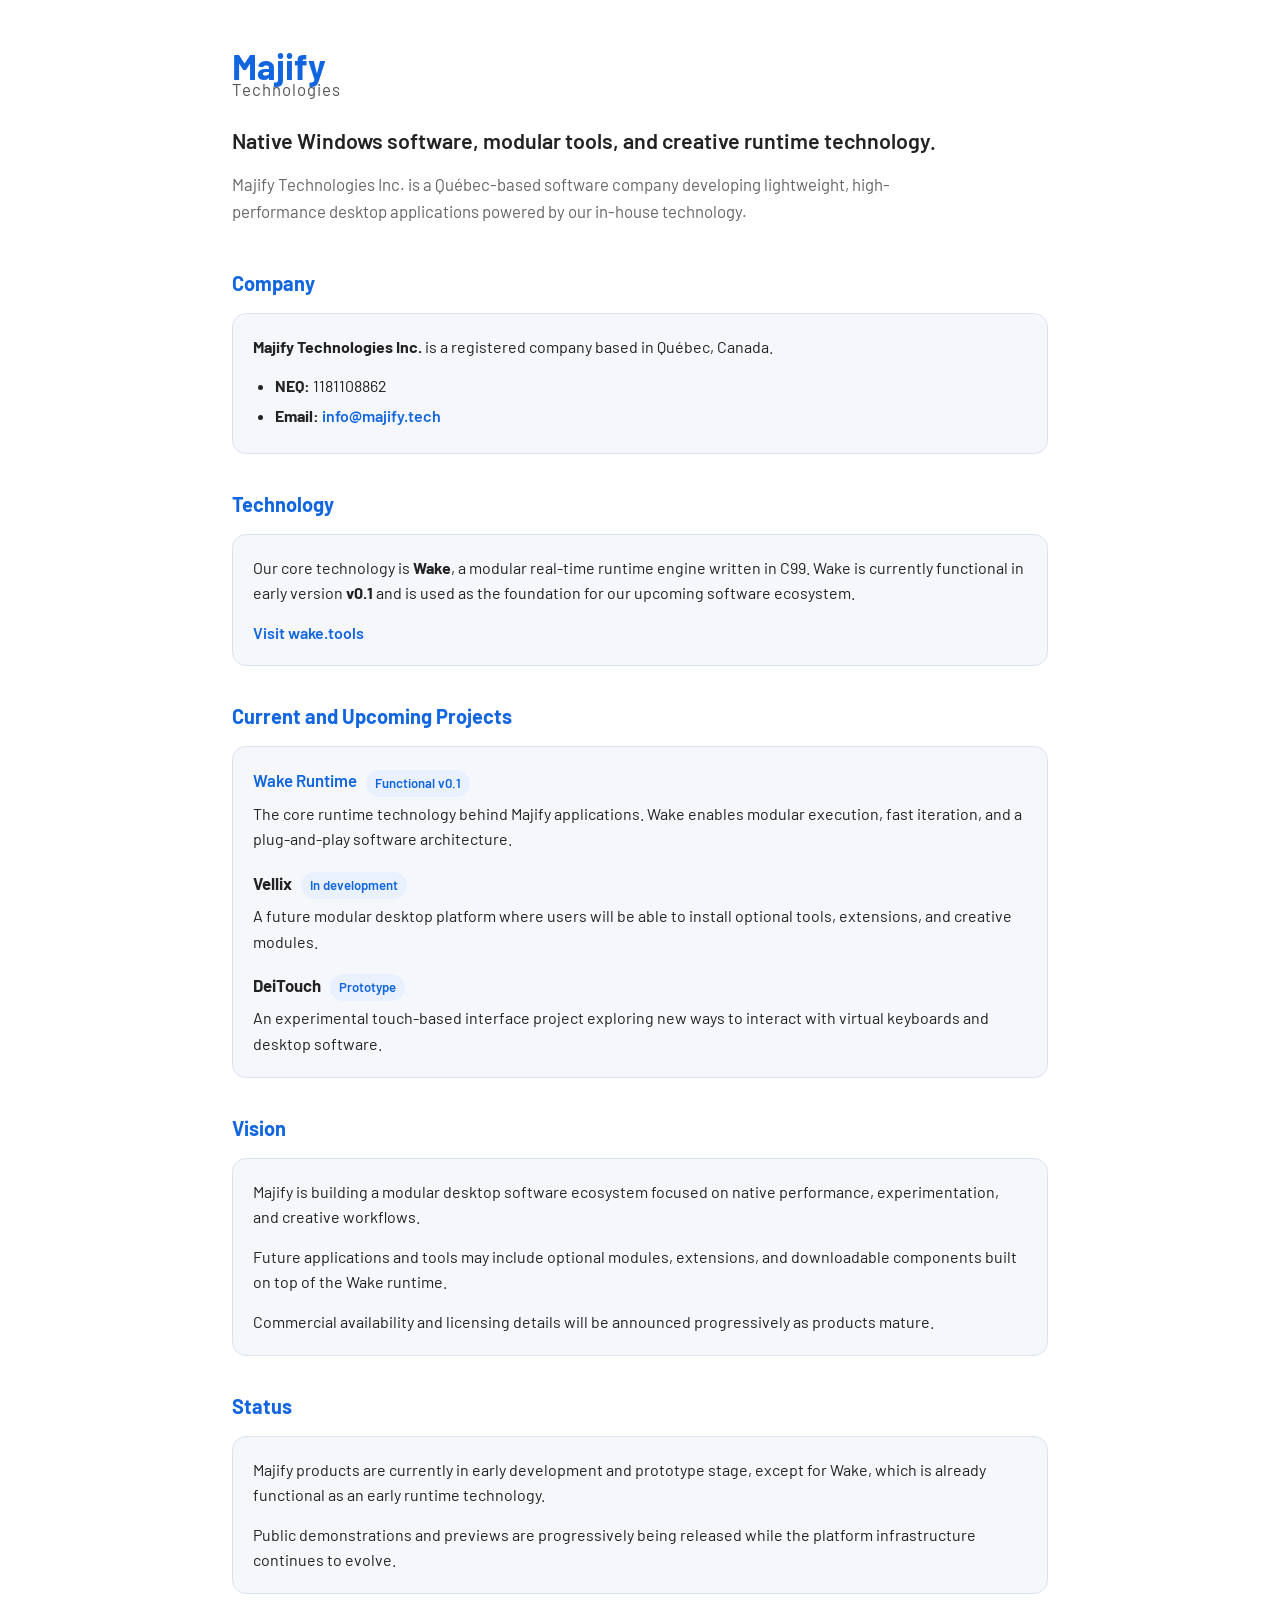
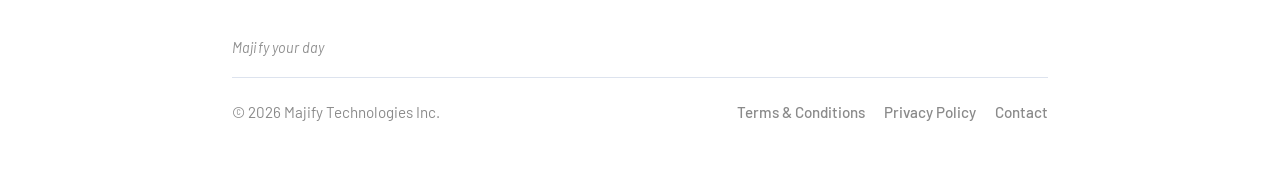
==== index.html @ 3964a5c1 "#" ====
<!DOCTYPE html>
<html lang="en">
<head>
  <meta charset="UTF-8">
  <title>Majify Technologies</title>
  <meta name="viewport" content="width=device-width, initial-scale=1.0">
  <meta name="description" content="Majify Technologies Inc. develops native Windows software, modular tools, and runtime technology powered by Wake.">

  <link href="https://fonts.googleapis.com/css2?family=Barlow:wght@400;600;700&display=swap" rel="stylesheet">

  <style>
    :root {
      --blue: #1166E0;
      --text: #222;
      --muted: #666;
      --soft: #f5f7fb;
      --border: #dde3ee;
      --footer: #8a8a8a;
    }

    * {
      box-sizing: border-box;
    }

    body {
      font-family: 'Barlow', sans-serif;
      max-width: 860px;
      margin: 0 auto;
      padding: 48px 22px;
      color: var(--text);
      line-height: 1.6;
      background: #fff;
    }

    header {
      margin-bottom: 42px;
    }

    .brand-wrap {
      margin: 0;
      line-height: 1.05;
    }

    .brand {
      display: block;
      font-weight: 700;
      font-size: 2.2rem;
      color: var(--blue);
    }

    .tech {
      display: block;
      font-weight: 400;
      font-size: 1.05rem;
      color: #555;
      letter-spacing: 1px;
      margin-top: -4px;
    }

    .tagline {
      margin-top: 24px;
      font-size: 1.35rem;
      font-weight: 600;
      max-width: 720px;
    }

    .subtagline {
      color: var(--muted);
      max-width: 720px;
      font-size: 1.05rem;
    }

    section {
      margin: 34px 0;
    }

    h2 {
      color: var(--blue);
      font-size: 1.25rem;
      margin: 0 0 12px 0;
    }

    p {
      margin: 0 0 14px 0;
    }

    p:last-child {
      margin-bottom: 0;
    }

    a {
      color: var(--blue);
      text-decoration: none;
      font-weight: 600;
    }

    a:hover {
      text-decoration: underline;
    }

    .card {
      background: var(--soft);
      border: 1px solid var(--border);
      border-radius: 14px;
      padding: 20px;
      margin-top: 14px;
    }

    .project {
      margin-bottom: 18px;
    }

    .project:last-child {
      margin-bottom: 0;
    }

    .project-title {
      font-weight: 700;
      font-size: 1.05rem;
      margin-bottom: 4px;
    }

    .status {
      display: inline-block;
      font-size: 0.82rem;
      font-weight: 600;
      padding: 3px 9px;
      border-radius: 999px;
      background: #e9f1ff;
      color: var(--blue);
      margin-left: 6px;
      vertical-align: middle;
    }

    ul {
      padding-left: 22px;
      margin: 0;
    }

    li {
      margin: 4px 0;
    }

    .typewriter {
	  color: #777;
	  font-size: 0.90rem;
	  margin-top: 42px;
	  margin-bottom: 18px;
	  text-align: left;
	  opacity: 0.82;
	  white-space: pre-wrap;
	  user-select: none;
	  letter-spacing: 0.15px;
	  font-style: italic;
	}

	.typewriter a {
	  color: #666;
	  font-weight: 500;
	  text-decoration: none;
	  transition: color 0.18s ease;
	}

	.typewriter a:hover {
	  color: var(--blue);
	  text-decoration: none;
	}

    footer {
      margin-top: 10px;
      padding-top: 22px;
      border-top: 1px solid var(--border);
      color: var(--footer);
      font-size: 0.95rem;
    }

    .footer-row {
      display: flex;
      justify-content: space-between;
      align-items: flex-start;
      gap: 18px;
      flex-wrap: wrap;
    }

    .footer-links a {
      color: var(--footer);
      font-weight: 500;
      margin-left: 16px;
    }

    .footer-links a:first-child {
      margin-left: 0;
    }

    @media (max-width: 600px) {
      body {
        padding: 34px 18px;
      }

      .brand {
        font-size: 1.9rem;
      }

      .tagline {
        font-size: 1.18rem;
      }

      .footer-row {
        display: block;
      }

      .footer-links {
        margin-top: 8px;
      }

      .footer-links a {
        margin-left: 0;
        margin-right: 14px;
      }

      .typewriter {
        text-align: left;
        font-size: 0.96rem;
      }
    }
  </style>
</head>
<body>

  <header>
    <h1 class="brand-wrap">
      <span class="brand">Majify</span>
      <span class="tech">Technologies</span>
    </h1>

    <p class="tagline">
      Native Windows software, modular tools, and creative runtime technology.
    </p>

    <p class="subtagline">
      Majify Technologies Inc. is a Québec-based software company developing lightweight,
      high-performance desktop applications powered by our in-house technology.
    </p>
  </header>

  <section>
    <h2>Company</h2>

    <div class="card">
      <p>
        <strong>Majify Technologies Inc.</strong> is a registered company based in Québec, Canada.
      </p>

      <ul>
        <li><strong>NEQ:</strong> 1181108862</li>
        <li><strong>Email:</strong> <a href="mailto:info@majify.tech">info@majify.tech</a></li>
      </ul>
    </div>
  </section>

  <section>
    <h2>Technology</h2>

    <div class="card">
      <p>
        Our core technology is <strong>Wake</strong>, a modular real-time runtime engine written in C99.
        Wake is currently functional in early version <strong>v0.1</strong> and is used as the foundation
        for our upcoming software ecosystem.
      </p>

      <p>
        <a href="https://wake.tools" target="_blank" rel="noopener">
          Visit wake.tools
        </a>
      </p>
    </div>
  </section>

  <section>
    <h2>Current and Upcoming Projects</h2>

    <div class="card">

      <div class="project">
        <div class="project-title">
          <a href="https://wake.tools" target="_blank" rel="noopener">
            Wake Runtime
          </a>
          <span class="status">Functional v0.1</span>
        </div>

        <p>
          The core runtime technology behind Majify applications. Wake enables modular execution,
          fast iteration, and a plug-and-play software architecture.
        </p>
      </div>

      <div class="project">
        <div class="project-title">
          Vellix
          <span class="status">In development</span>
        </div>

        <p>
          A future modular desktop platform where users will be able to install optional tools,
          extensions, and creative modules.
        </p>
      </div>

      <div class="project">
        <div class="project-title">
          DeiTouch
          <span class="status">Prototype</span>
        </div>

        <p>
          An experimental touch-based interface project exploring new ways to interact with
          virtual keyboards and desktop software.
        </p>
      </div>

    </div>
  </section>
	<!--
  <section>
    <h2>Prototype Demonstration</h2>

    <div class="card">
      <p>
        One of our public prototype demonstrations is DeiTouch, shown through the GlassTyping project.
      </p>

      <p>
        <a href="https://www.youtube.com/watch?v=2ECTJaV08eM" target="_blank" rel="noopener">
          Watch the DeiTouch prototype video
        </a>
      </p>

      <p>
        The video demonstrates one of our prototype applications running on the Wake runtime.
      </p>
    </div>
  </section>
  -->

  <section>
    <h2>Vision</h2>

    <div class="card">
      <p>
        Majify is building a modular desktop software ecosystem focused on
        native performance, experimentation, and creative workflows.
      </p>

      <p>
        Future applications and tools may include optional modules,
        extensions, and downloadable components built on top of the Wake runtime.
      </p>

      <p>
        Commercial availability and licensing details will be announced
        progressively as products mature.
      </p>
    </div>
  </section>

  <section>
    <h2>Status</h2>

    <div class="card">
      <p>
        Majify products are currently in early development and prototype stage,
        except for Wake, which is already functional as an early runtime technology.
      </p>

      <p>
        Public demonstrations and previews are progressively being released
        while the platform infrastructure continues to evolve.
      </p>
    </div>
  </section>

  <p class="typewriter" id="typewriter"></p>

  <footer>
    <div class="footer-row">
      <div>
        © <span id="year"></span> Majify Technologies Inc.
      </div>

      <div class="footer-links">
        <a href="/terms.html">Terms &amp; Conditions</a>
        <a href="/privacy.html">Privacy Policy</a>
        <a href="mailto:info@majify.tech">Contact</a>
      </div>
    </div>
  </footer>

  <script>
    document.getElementById("year").textContent = new Date().getFullYear();

    const steps = [
	  { type: "text", text: "Majify your day ", delay: 800 },

	  { type: "text", text: "· One idea at a time ", delay: 550 },

	  { type: "text", text: "· It’s ", delay: 450 },
	  { type: "link", text: "Wake Time", href: "https://wake.tools", delay: 300 }
	];

    const target = document.getElementById("typewriter");

    let stepIndex = 0;

    function runStep() {
      if (stepIndex >= steps.length) {
        return;
      }

      const step = steps[stepIndex++];

      setTimeout(function() {
        if (step.type === "text") {
          let i = 0;

          const interval = setInterval(function() {
            if (i < step.text.length) {
              target.append(document.createTextNode(step.text[i]));
              i++;
            } else {
              clearInterval(interval);
              runStep();
            }
          }, 38);

        } else if (step.type === "link") {
          const link = document.createElement("a");

          link.href = step.href;
          link.target = "_blank";
          link.rel = "noopener";
          link.textContent = step.text;

          target.appendChild(link);
        }
      }, step.delay);
    }

    runStep();
  </script>

</body>
</html>
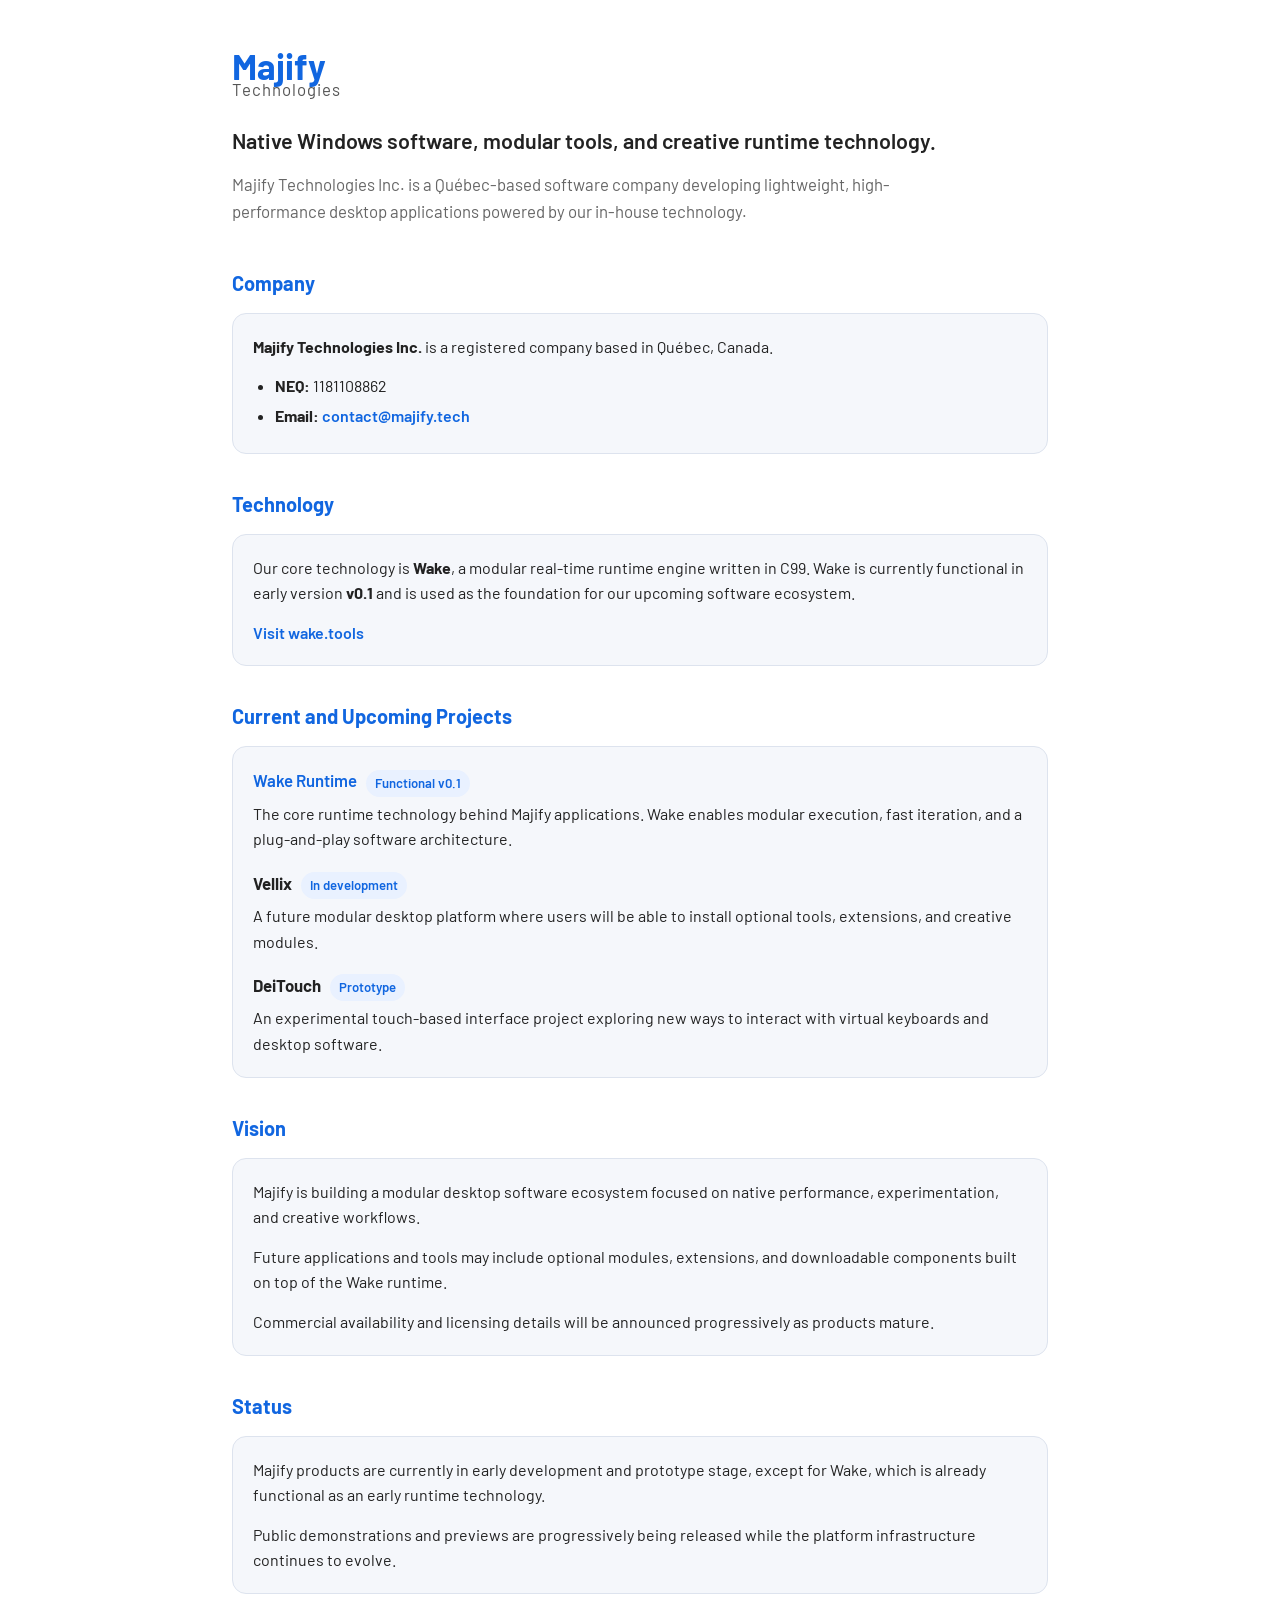
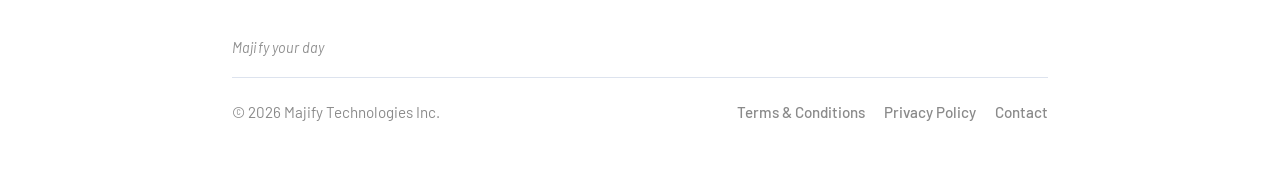
==== commit 8f533e66: "#" ====
--- a/index.html
+++ b/index.html
@@ -253,7 +253,7 @@
 
       <ul>
         <li><strong>NEQ:</strong> 1181108862</li>
-        <li><strong>Email:</strong> <a href="mailto:info@majify.tech">info@majify.tech</a></li>
+        <li><strong>Email:</strong> <a href="mailto:contact@majify.tech">contact@majify.tech</a></li>
       </ul>
     </div>
   </section>
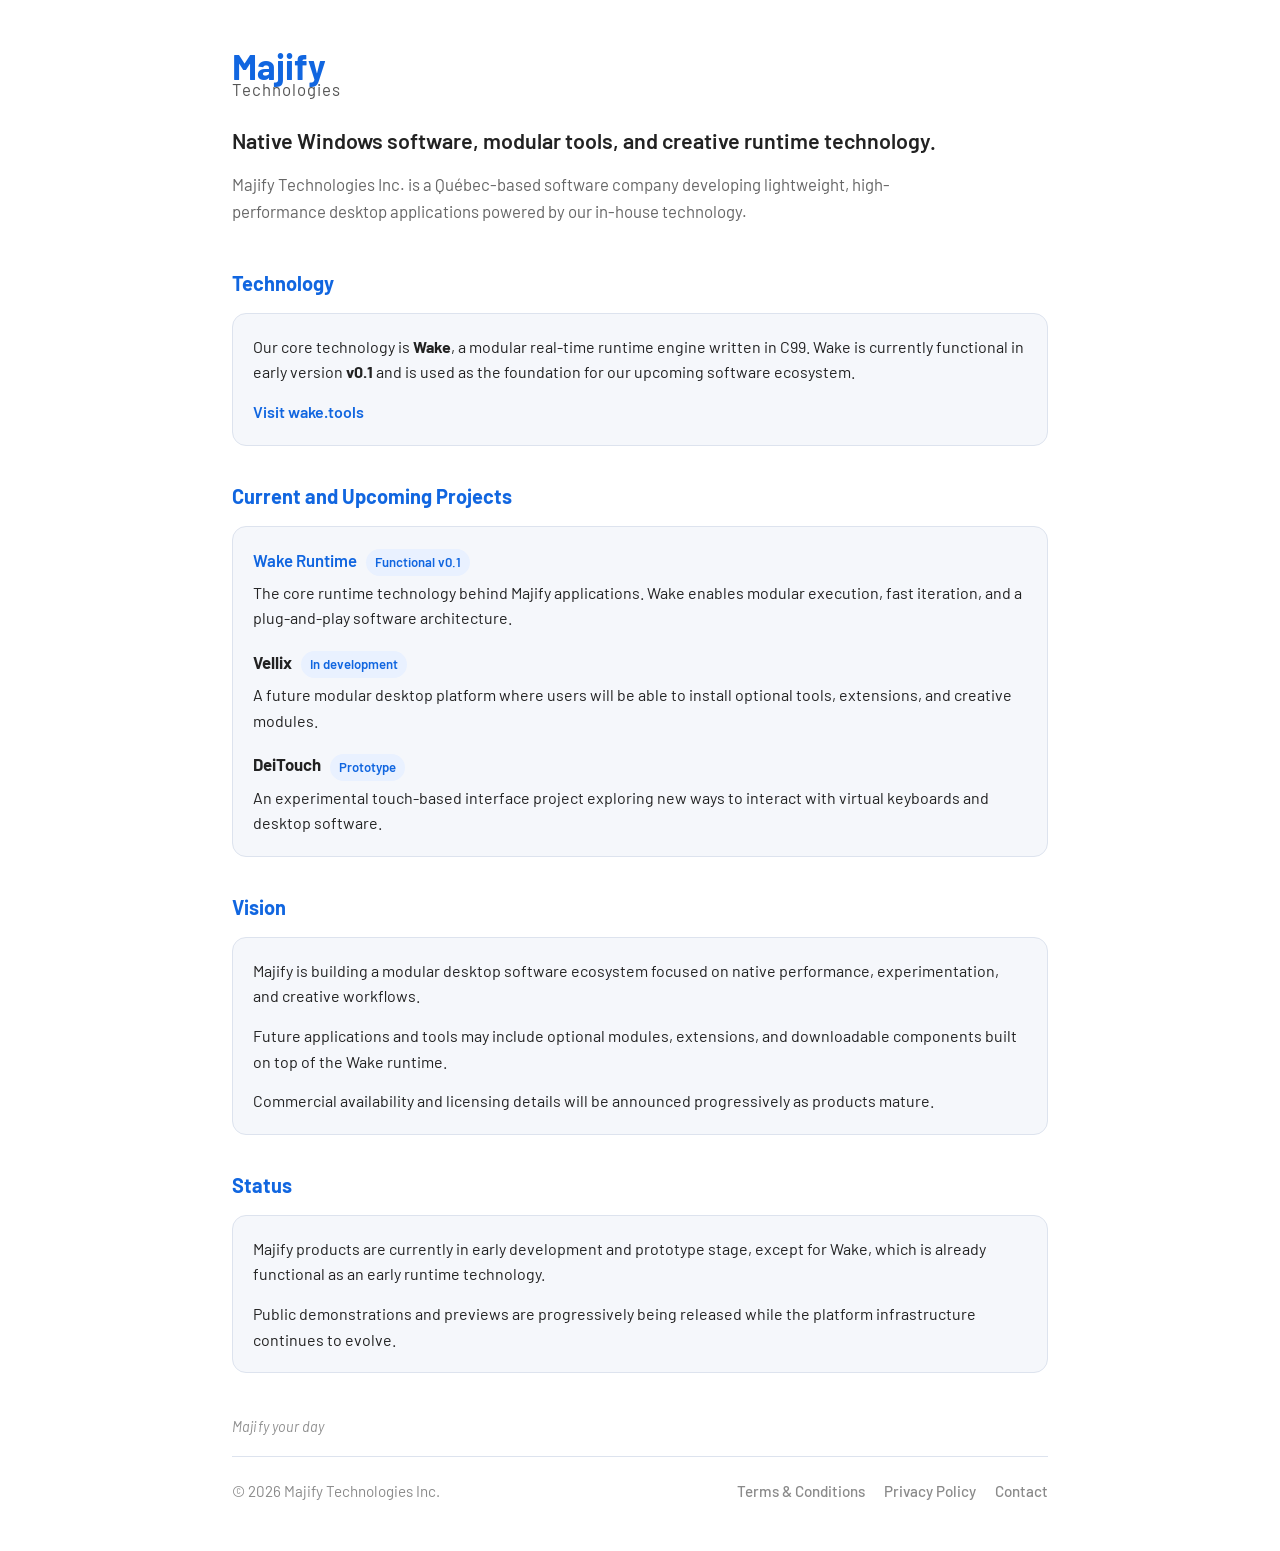
==== commit 22cbbdd4: "#" ====
--- a/index.html
+++ b/index.html
@@ -244,21 +244,6 @@
   </header>
 
   <section>
-    <h2>Company</h2>
-
-    <div class="card">
-      <p>
-        <strong>Majify Technologies Inc.</strong> is a registered company based in Québec, Canada.
-      </p>
-
-      <ul>
-        <li><strong>NEQ:</strong> 1181108862</li>
-        <li><strong>Email:</strong> <a href="mailto:contact@majify.tech">contact@majify.tech</a></li>
-      </ul>
-    </div>
-  </section>
-
-  <section>
     <h2>Technology</h2>
 
     <div class="card">
@@ -391,7 +376,7 @@
       <div class="footer-links">
         <a href="/terms.html">Terms &amp; Conditions</a>
         <a href="/privacy.html">Privacy Policy</a>
-        <a href="mailto:info@majify.tech">Contact</a>
+        <a href="mailto:contact@majify.tech">Contact</a>
       </div>
     </div>
   </footer>
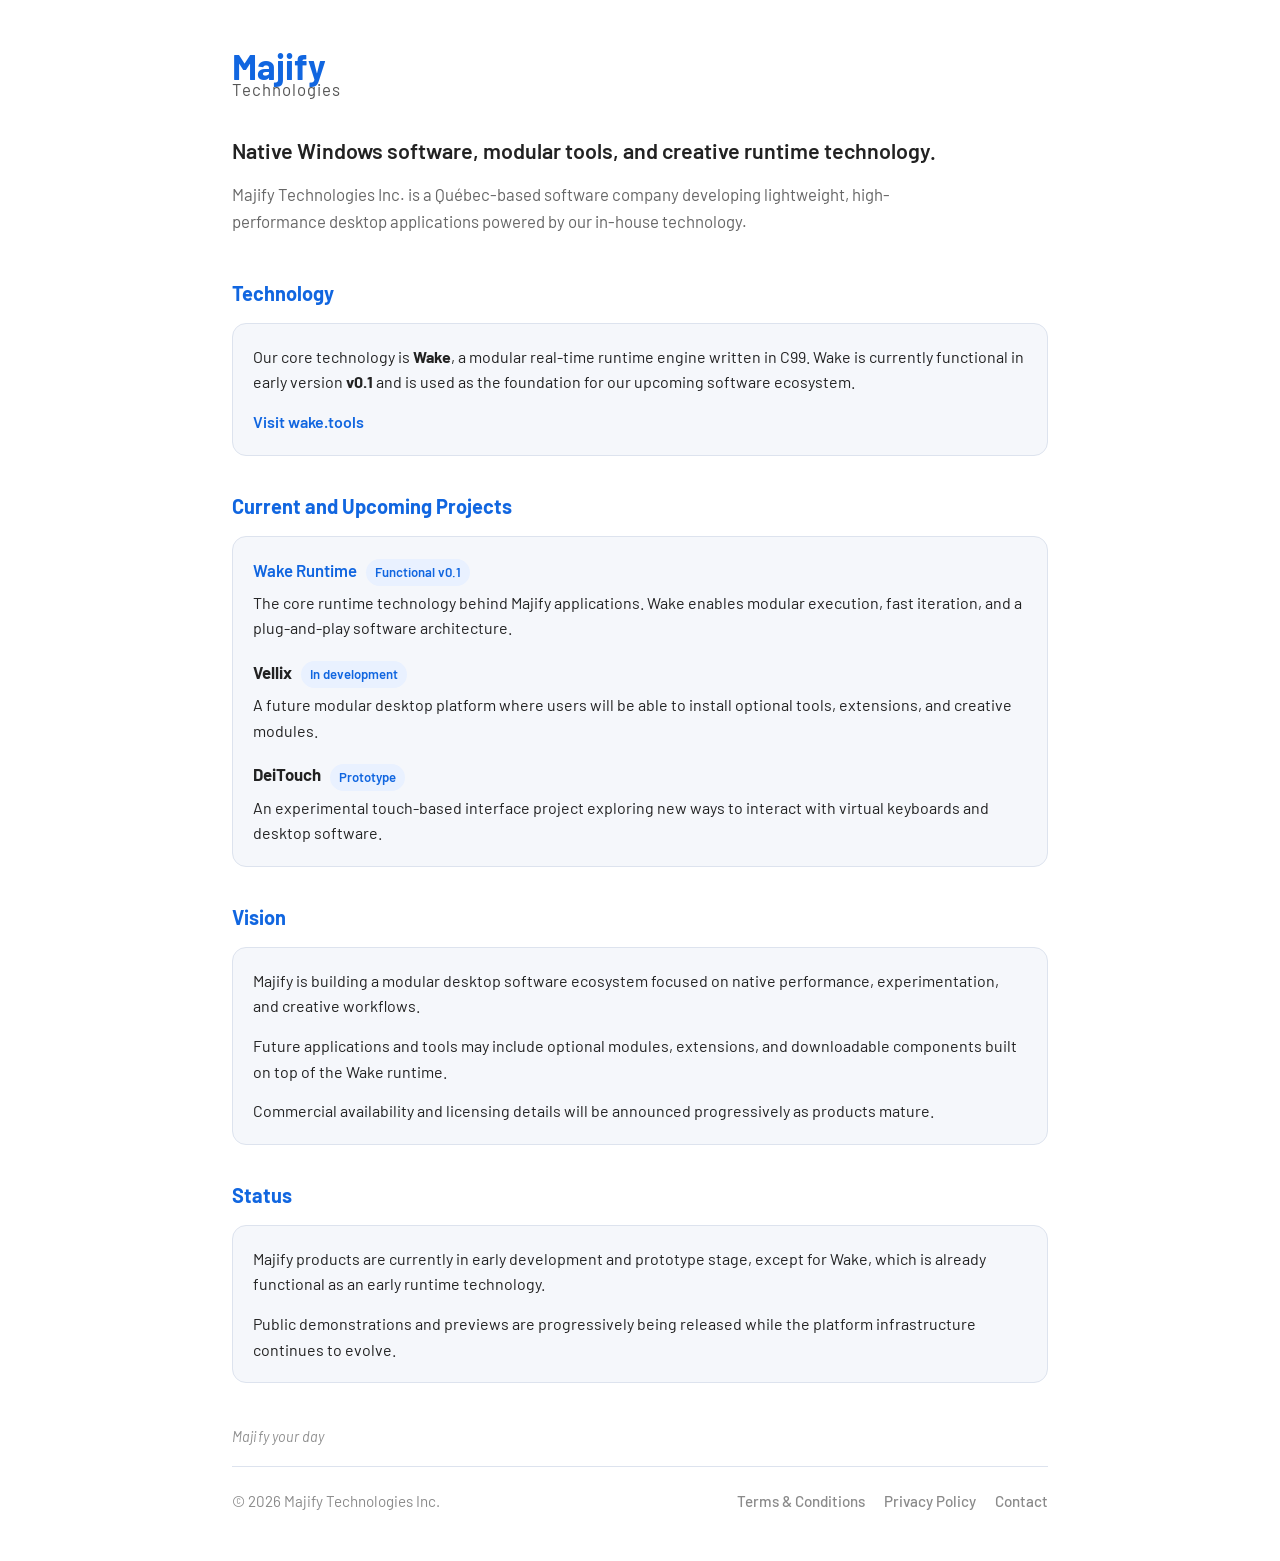
==== commit 09d2c926: "#" ====
--- a/index.html
+++ b/index.html
@@ -41,6 +41,16 @@
       line-height: 1.05;
     }
 
+    .brand-link {
+      display: inline-block;
+      text-decoration: none;
+      color: inherit;
+    }
+
+    .brand-link:hover {
+      text-decoration: none;
+    }
+
     .brand {
       display: block;
       font-weight: 700;
@@ -58,7 +68,7 @@
     }
 
     .tagline {
-      margin-top: 24px;
+      margin-top: 30px;
       font-size: 1.35rem;
       font-weight: 600;
       max-width: 720px;
@@ -188,6 +198,16 @@
       margin-left: 16px;
     }
 
+    .footer-copy a {
+      color: inherit;
+      text-decoration: none;
+      font-weight: inherit;
+    }
+
+    .footer-copy a:hover {
+      text-decoration: underline;
+    }
+
     .footer-links a:first-child {
       margin-left: 0;
     }
@@ -228,10 +248,12 @@
 <body>
 
   <header>
-    <h1 class="brand-wrap">
-      <span class="brand">Majify</span>
-      <span class="tech">Technologies</span>
-    </h1>
+    <a class="brand-link" href="https://majify.tech">
+      <h1 class="brand-wrap">
+        <span class="brand">Majify</span>
+        <span class="tech">Technologies</span>
+      </h1>
+    </a>
 
     <p class="tagline">
       Native Windows software, modular tools, and creative runtime technology.
@@ -369,8 +391,8 @@
 
   <footer>
     <div class="footer-row">
-      <div>
-        © <span id="year"></span> Majify Technologies Inc.
+      <div class="footer-copy">
+        <a href="https://majify.tech">© <span id="year"></span> Majify Technologies Inc.</a>
       </div>
 
       <div class="footer-links">
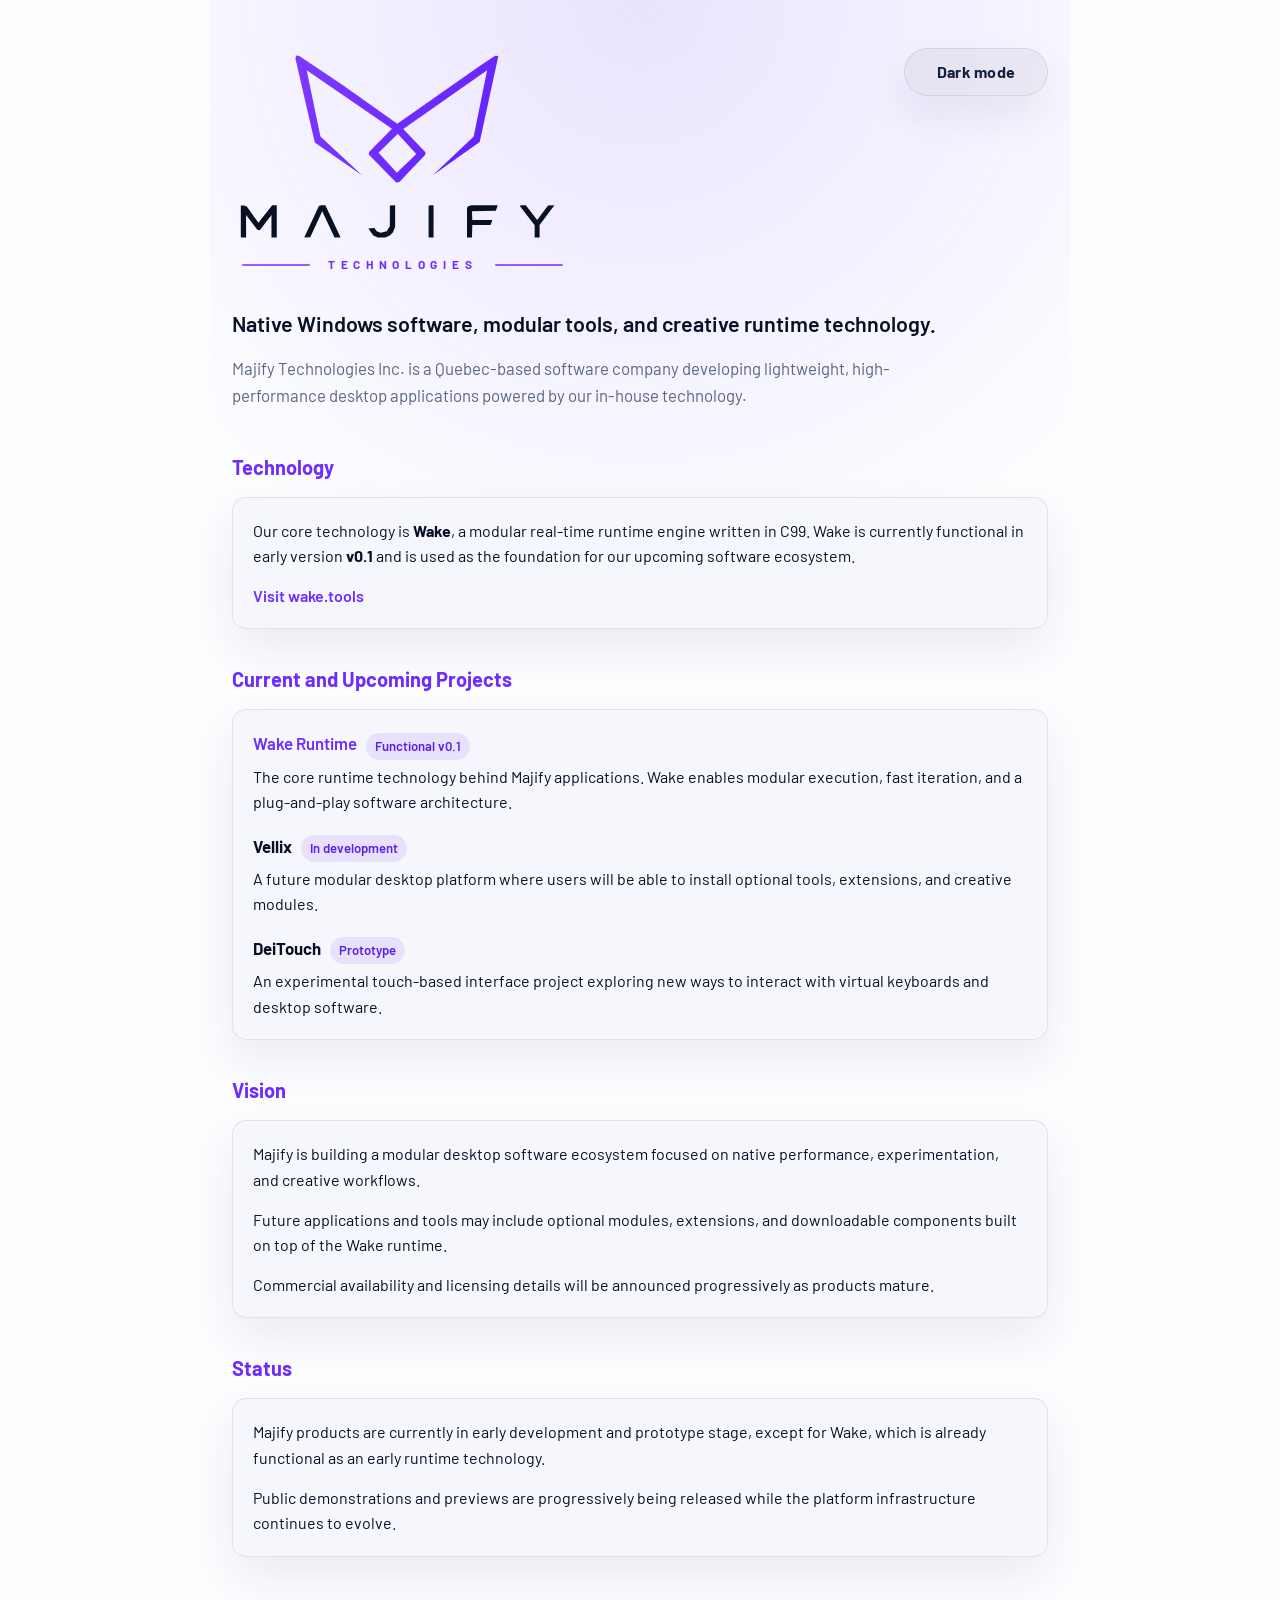
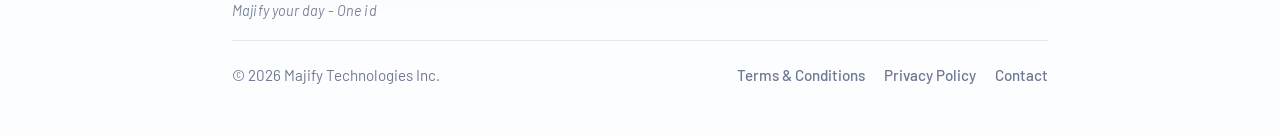
==== commit 4c624dff: "Nice logo!" ====
--- a/index.html
+++ b/index.html
@@ -10,12 +10,39 @@
 
   <style>
     :root {
-      --blue: #1166E0;
-      --text: #222;
-      --muted: #666;
-      --soft: #f5f7fb;
-      --border: #dde3ee;
-      --footer: #8a8a8a;
+      --bg: #fcfdff;
+      --blue: #6f2cff;
+      --blue-strong: #5c20ee;
+      --text: #081124;
+      --muted: #5b6781;
+      --soft: rgba(245, 247, 252, 0.9);
+      --border: rgba(11, 20, 40, 0.09);
+      --footer: #6d7891;
+      --brand-wordmark: #081124;
+      --toggle-bg: rgba(9, 17, 33, 0.05);
+      --toggle-border: rgba(9, 17, 33, 0.08);
+      --toggle-text: #17223e;
+      --shadow: 0 20px 44px rgba(28, 41, 73, 0.08);
+    }
+
+    html {
+      background: var(--bg);
+    }
+
+    html[data-theme="dark"] {
+      --bg: #050814;
+      --blue: #8f63ff;
+      --blue-strong: #a585ff;
+      --text: #f5f7ff;
+      --muted: #aab4ca;
+      --soft: rgba(12, 18, 33, 0.9);
+      --border: rgba(164, 178, 209, 0.14);
+      --footer: #96a1b8;
+      --brand-wordmark: #ffffff;
+      --toggle-bg: rgba(255, 255, 255, 0.06);
+      --toggle-border: rgba(255, 255, 255, 0.14);
+      --toggle-text: #f3f6ff;
+      --shadow: 0 24px 50px rgba(0, 0, 0, 0.28);
     }
 
     * {
@@ -29,46 +56,109 @@
       padding: 48px 22px;
       color: var(--text);
       line-height: 1.6;
-      background: #fff;
+      background:
+        radial-gradient(circle at top, rgba(111, 44, 255, 0.12), transparent 34%),
+        var(--bg);
+      transition: background-color 0.25s ease, color 0.25s ease;
     }
 
     header {
       margin-bottom: 42px;
     }
 
+    .topbar {
+      display: flex;
+      justify-content: space-between;
+      align-items: flex-start;
+      gap: 22px;
+    }
+
     .brand-wrap {
       margin: 0;
-      line-height: 1.05;
+      line-height: 1;
     }
 
     .brand-link {
       display: inline-block;
       text-decoration: none;
       color: inherit;
+      max-width: min(100%, 620px);
     }
 
     .brand-link:hover {
       text-decoration: none;
     }
 
-    .brand {
+    .brand-logo {
       display: block;
+      width: min(100%, 620px);
+      height: auto;
+      color: var(--brand-wordmark);
+    }
+
+    .brand-mark {
+      fill: url(#majifyMarkGradient);
+    }
+
+    .brand-wordmark {
+      fill: currentColor;
+    }
+
+    .brand-caption {
+      display: flex;
+      align-items: center;
+      gap: 18px;
+      margin: 10px 0 0 10px;
+      color: var(--blue);
+      font-size: 0.74rem;
       font-weight: 700;
-      font-size: 2.2rem;
-      color: var(--blue);
-    }
-
-    .tech {
-      display: block;
-      font-weight: 400;
-      font-size: 1.05rem;
-      color: #555;
-      letter-spacing: 1px;
-      margin-top: -4px;
+      letter-spacing: 0.48em;
+      text-transform: uppercase;
+    }
+
+    .brand-caption::before,
+    .brand-caption::after {
+      content: "";
+      width: 68px;
+      max-width: 16vw;
+      height: 2px;
+      border-radius: 999px;
+      background: currentColor;
+      opacity: 0.74;
+    }
+
+    .theme-toggle {
+      flex: 0 0 auto;
+      min-width: 144px;
+      padding: 10px 16px;
+      border: 1px solid var(--toggle-border);
+      border-radius: 999px;
+      background: var(--toggle-bg);
+      color: var(--toggle-text);
+      font: inherit;
+      font-weight: 700;
+      letter-spacing: 0.02em;
+      cursor: pointer;
+      box-shadow: var(--shadow);
+      transition:
+        transform 0.2s ease,
+        background-color 0.2s ease,
+        border-color 0.2s ease,
+        color 0.2s ease;
+    }
+
+    .theme-toggle:hover {
+      transform: translateY(-1px);
+      border-color: rgba(111, 44, 255, 0.3);
+    }
+
+    .theme-toggle:focus-visible {
+      outline: 2px solid var(--blue);
+      outline-offset: 4px;
     }
 
     .tagline {
-      margin-top: 30px;
+      margin-top: 32px;
       font-size: 1.35rem;
       font-weight: 600;
       max-width: 720px;
@@ -102,6 +192,7 @@
       color: var(--blue);
       text-decoration: none;
       font-weight: 600;
+      transition: color 0.18s ease;
     }
 
     a:hover {
@@ -114,6 +205,8 @@
       border-radius: 14px;
       padding: 20px;
       margin-top: 14px;
+      box-shadow: var(--shadow);
+      backdrop-filter: blur(10px);
     }
 
     .project {
@@ -136,8 +229,8 @@
       font-weight: 600;
       padding: 3px 9px;
       border-radius: 999px;
-      background: #e9f1ff;
-      color: var(--blue);
+      background: rgba(111, 44, 255, 0.1);
+      color: var(--blue-strong);
       margin-left: 6px;
       vertical-align: middle;
     }
@@ -152,29 +245,29 @@
     }
 
     .typewriter {
-	  color: #777;
-	  font-size: 0.90rem;
-	  margin-top: 42px;
-	  margin-bottom: 18px;
-	  text-align: left;
-	  opacity: 0.82;
-	  white-space: pre-wrap;
-	  user-select: none;
-	  letter-spacing: 0.15px;
-	  font-style: italic;
-	}
-
-	.typewriter a {
-	  color: #666;
-	  font-weight: 500;
-	  text-decoration: none;
-	  transition: color 0.18s ease;
-	}
-
-	.typewriter a:hover {
-	  color: var(--blue);
-	  text-decoration: none;
-	}
+      color: var(--muted);
+      font-size: 0.9rem;
+      margin-top: 42px;
+      margin-bottom: 18px;
+      text-align: left;
+      opacity: 0.82;
+      white-space: pre-wrap;
+      user-select: none;
+      letter-spacing: 0.15px;
+      font-style: italic;
+    }
+
+    .typewriter a {
+      color: var(--muted);
+      font-weight: 500;
+      text-decoration: none;
+      transition: color 0.18s ease;
+    }
+
+    .typewriter a:hover {
+      color: var(--blue);
+      text-decoration: none;
+    }
 
     footer {
       margin-top: 10px;
@@ -212,13 +305,45 @@
       margin-left: 0;
     }
 
-    @media (max-width: 600px) {
+    .sr-only {
+      position: absolute;
+      width: 1px;
+      height: 1px;
+      padding: 0;
+      margin: -1px;
+      overflow: hidden;
+      clip: rect(0, 0, 0, 0);
+      white-space: nowrap;
+      border: 0;
+    }
+
+    @media (max-width: 700px) {
       body {
         padding: 34px 18px;
       }
 
-      .brand {
-        font-size: 1.9rem;
+      .topbar {
+        flex-direction: column;
+        align-items: flex-start;
+      }
+
+      .brand-logo {
+        width: min(100%, 520px);
+      }
+
+      .brand-caption {
+        gap: 12px;
+        margin-left: 4px;
+        letter-spacing: 0.34em;
+      }
+
+      .brand-caption::before,
+      .brand-caption::after {
+        width: 48px;
+      }
+
+      .theme-toggle {
+        min-width: 0;
       }
 
       .tagline {
@@ -248,19 +373,43 @@
 <body>
 
   <header>
-    <a class="brand-link" href="https://majify.tech">
-      <h1 class="brand-wrap">
-        <span class="brand">Majify</span>
-        <span class="tech">Technologies</span>
-      </h1>
-    </a>
+    <div class="topbar">
+      <a class="brand-link" href="https://majify.tech" aria-label="Majify Technologies home">
+        <h1 class="brand-wrap">
+          <span class="sr-only">Majify Technologies</span>
+          <svg class="brand-logo" viewBox="300 190 940 560" aria-hidden="true">
+            <defs>
+              <linearGradient id="majifyMarkGradient" x1="480" y1="211" x2="1056" y2="572" gradientUnits="userSpaceOnUse">
+                <stop offset="0" stop-color="#7e39ff"></stop>
+                <stop offset="0.55" stop-color="#6f2cff"></stop>
+                <stop offset="1" stop-color="#5f1fff"></stop>
+              </linearGradient>
+            </defs>
+            <path class="brand-mark" fill-rule="evenodd" d="M 482 211 L 491 213 L 614 295 L 769 405 L 1005 240 L 1047 212 L 1056 213 L 1003 457 L 869 552 L 986 441 L 1024 253 L 786 420 L 849 486 L 849 492 L 775 570 L 766 572 L 688 492 L 689 485 L 754 419 L 512 253 L 551 441 L 670 552 L 535 458 L 480 220 L 482 212 Z M 770 434 L 716 487 L 768 544 L 823 491 L 771 434 Z"></path>
+            <g class="brand-wordmark">
+              <path d="M 331 636 L 342 640 L 375 686 L 414 636 L 427 636 L 427 728 L 412 728 L 412 664 L 379 707 L 372 706 L 340 664 L 340 728 L 325 728 L 325 637 L 331 637 Z"></path>
+              <path d="M 552 636 L 565 636 L 607 725 L 607 728 L 591 728 L 556 653 L 522 727 L 505 728 L 547 638 L 552 637 Z"></path>
+              <path d="M 756 636 L 763 636 L 763 697 L 757 713 L 748 722 L 735 728 L 714 728 L 701 722 L 687 702 L 704 701 L 711 710 L 722 714 L 739 710 L 748 696 L 748 637 L 756 637 Z"></path>
+              <path d="M 862 636 L 872 636 L 872 728 L 858 728 L 858 637 L 862 637 Z"></path>
+              <path d="M 978 636 L 1054 636 L 1049 652 L 981 653 L 982 678 L 1039 678 L 1034 692 L 982 692 L 981 728 L 967 728 L 967 644 L 970 639 L 978 637 Z"></path>
+              <path d="M 1121 636 L 1134 636 L 1166 678 L 1197 637 L 1215 636 L 1173 692 L 1173 728 L 1159 728 L 1159 693 L 1118 640 L 1117 637 L 1121 637 Z"></path>
+            </g>
+          </svg>
+        </h1>
+        <div class="brand-caption">Technologies</div>
+      </a>
+
+      <button class="theme-toggle" id="themeToggle" type="button" aria-pressed="false" aria-label="Switch to dark theme">
+        <span id="themeToggleLabel">Dark mode</span>
+      </button>
+    </div>
 
     <p class="tagline">
       Native Windows software, modular tools, and creative runtime technology.
     </p>
 
     <p class="subtagline">
-      Majify Technologies Inc. is a Québec-based software company developing lightweight,
+      Majify Technologies Inc. is a Quebec-based software company developing lightweight,
       high-performance desktop applications powered by our in-house technology.
     </p>
   </header>
@@ -392,7 +541,7 @@
   <footer>
     <div class="footer-row">
       <div class="footer-copy">
-        <a href="https://majify.tech">© <span id="year"></span> Majify Technologies Inc.</a>
+        <a href="https://majify.tech">&copy; <span id="year"></span> Majify Technologies Inc.</a>
       </div>
 
       <div class="footer-links">
@@ -406,14 +555,48 @@
   <script>
     document.getElementById("year").textContent = new Date().getFullYear();
 
+    const themeKey = "majify-theme";
+    const root = document.documentElement;
+    const themeToggle = document.getElementById("themeToggle");
+    const themeToggleLabel = document.getElementById("themeToggleLabel");
+
+    function applyTheme(theme) {
+      const nextTheme = theme === "dark" ? "dark" : "light";
+      const isDark = nextTheme === "dark";
+
+      root.setAttribute("data-theme", nextTheme);
+      themeToggle.setAttribute("aria-pressed", String(isDark));
+      themeToggle.setAttribute("aria-label", isDark ? "Switch to light theme" : "Switch to dark theme");
+      themeToggleLabel.textContent = isDark ? "Light mode" : "Dark mode";
+    }
+
+    let storedTheme = "light";
+
+    try {
+      storedTheme = localStorage.getItem(themeKey) || "light";
+    } catch (error) {
+      storedTheme = "light";
+    }
+
+    applyTheme(storedTheme);
+
+    themeToggle.addEventListener("click", function() {
+      const nextTheme = root.getAttribute("data-theme") === "dark" ? "light" : "dark";
+
+      applyTheme(nextTheme);
+
+      try {
+        localStorage.setItem(themeKey, nextTheme);
+      } catch (error) {
+      }
+    });
+
     const steps = [
-	  { type: "text", text: "Majify your day ", delay: 800 },
-
-	  { type: "text", text: "· One idea at a time ", delay: 550 },
-
-	  { type: "text", text: "· It’s ", delay: 450 },
-	  { type: "link", text: "Wake Time", href: "https://wake.tools", delay: 300 }
-	];
+      { type: "text", text: "Majify your day ", delay: 800 },
+      { type: "text", text: "- One idea at a time ", delay: 550 },
+      { type: "text", text: "- It's ", delay: 450 },
+      { type: "link", text: "Wake Time", href: "https://wake.tools", delay: 300 }
+    ];
 
     const target = document.getElementById("typewriter");
 
@@ -457,4 +640,4 @@
   </script>
 
 </body>
-</html>+</html>
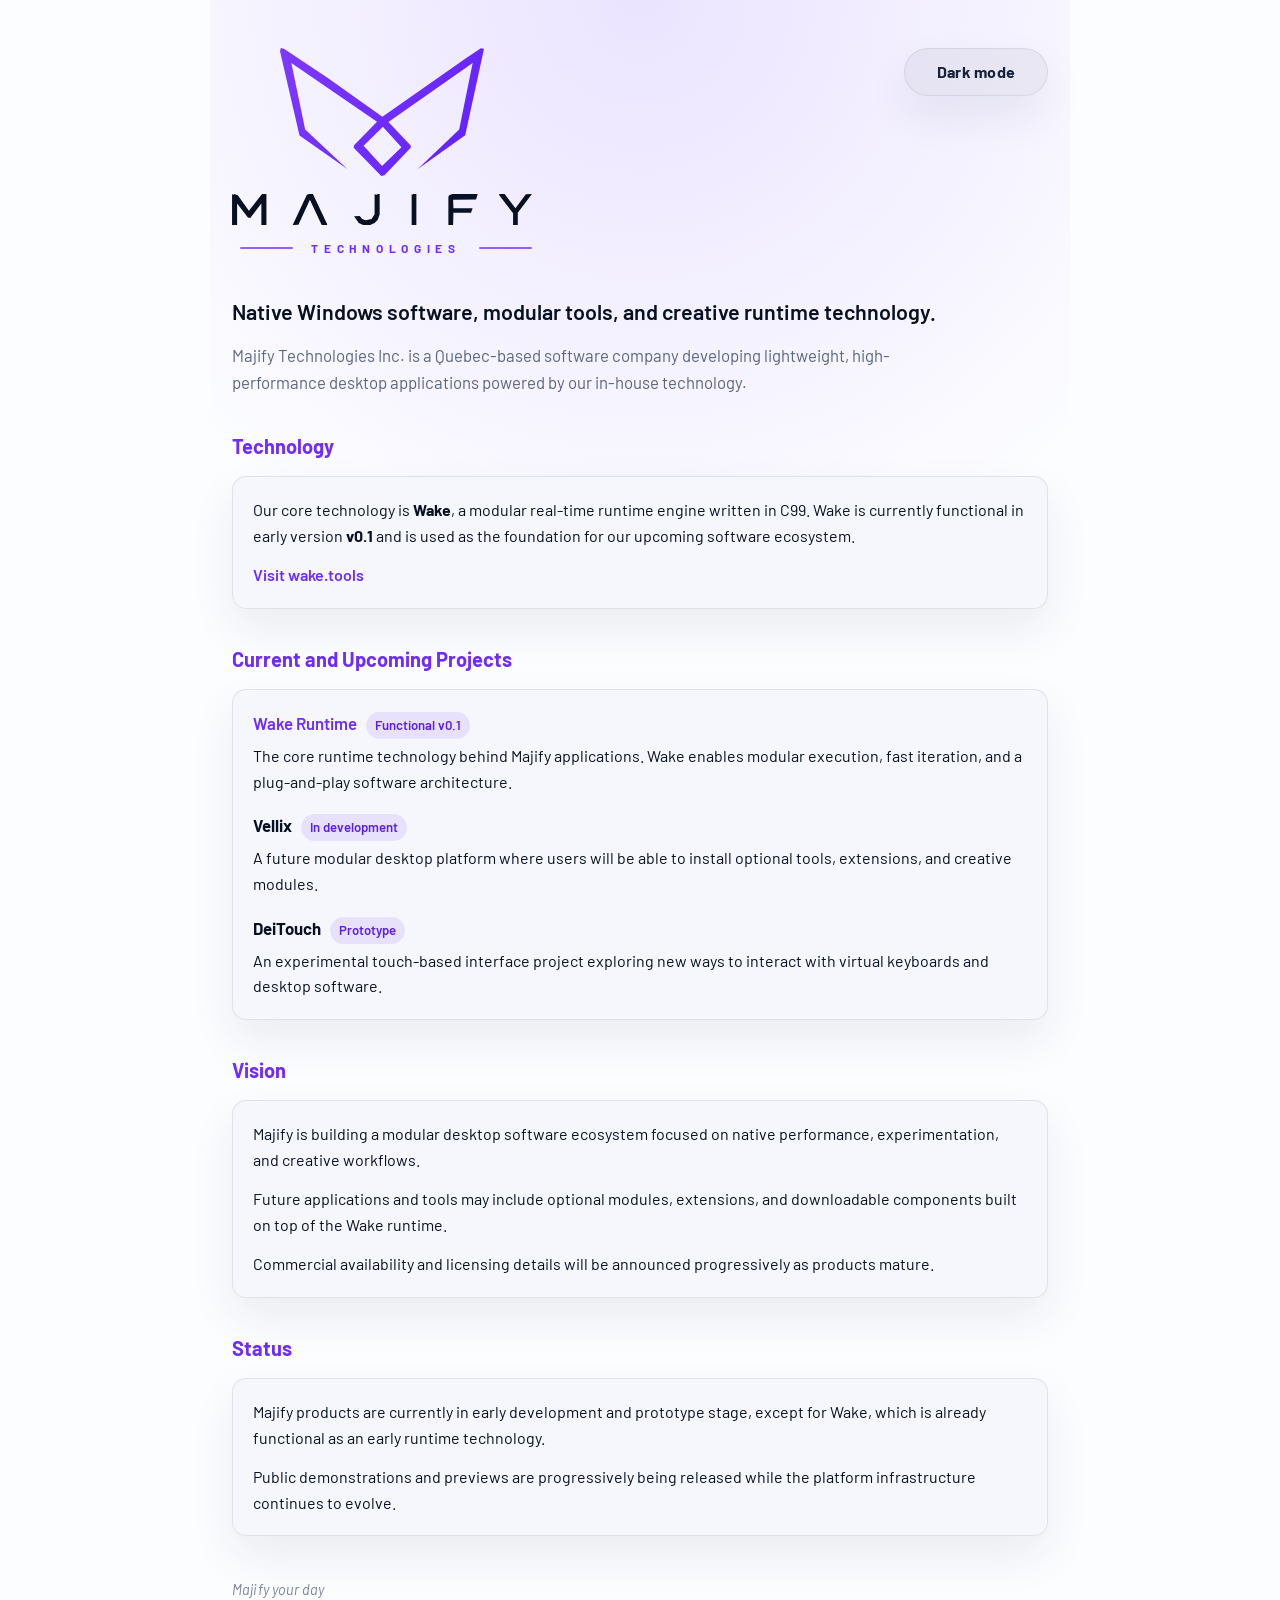
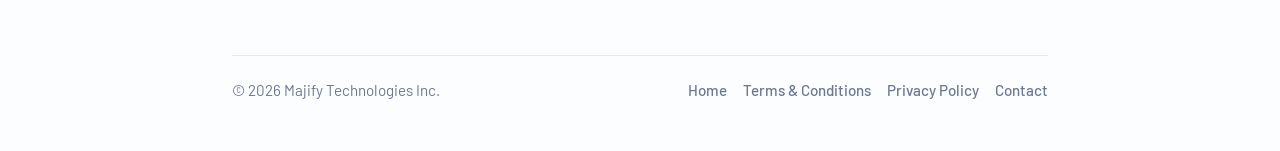
==== commit 6428efde: "#" ====
--- a/index.html
+++ b/index.html
@@ -5,414 +5,22 @@
   <title>Majify Technologies</title>
   <meta name="viewport" content="width=device-width, initial-scale=1.0">
   <meta name="description" content="Majify Technologies Inc. develops native Windows software, modular tools, and runtime technology powered by Wake.">
-
   <link href="https://fonts.googleapis.com/css2?family=Barlow:wght@400;600;700&display=swap" rel="stylesheet">
-
-  <style>
-    :root {
-      --bg: #fcfdff;
-      --blue: #6f2cff;
-      --blue-strong: #5c20ee;
-      --text: #081124;
-      --muted: #5b6781;
-      --soft: rgba(245, 247, 252, 0.9);
-      --border: rgba(11, 20, 40, 0.09);
-      --footer: #6d7891;
-      --brand-wordmark: #081124;
-      --toggle-bg: rgba(9, 17, 33, 0.05);
-      --toggle-border: rgba(9, 17, 33, 0.08);
-      --toggle-text: #17223e;
-      --shadow: 0 20px 44px rgba(28, 41, 73, 0.08);
-    }
-
-    html {
-      background: var(--bg);
-    }
-
-    html[data-theme="dark"] {
-      --bg: #050814;
-      --blue: #8f63ff;
-      --blue-strong: #a585ff;
-      --text: #f5f7ff;
-      --muted: #aab4ca;
-      --soft: rgba(12, 18, 33, 0.9);
-      --border: rgba(164, 178, 209, 0.14);
-      --footer: #96a1b8;
-      --brand-wordmark: #ffffff;
-      --toggle-bg: rgba(255, 255, 255, 0.06);
-      --toggle-border: rgba(255, 255, 255, 0.14);
-      --toggle-text: #f3f6ff;
-      --shadow: 0 24px 50px rgba(0, 0, 0, 0.28);
-    }
-
-    * {
-      box-sizing: border-box;
-    }
-
-    body {
-      font-family: 'Barlow', sans-serif;
-      max-width: 860px;
-      margin: 0 auto;
-      padding: 48px 22px;
-      color: var(--text);
-      line-height: 1.6;
-      background:
-        radial-gradient(circle at top, rgba(111, 44, 255, 0.12), transparent 34%),
-        var(--bg);
-      transition: background-color 0.25s ease, color 0.25s ease;
-    }
-
-    header {
-      margin-bottom: 42px;
-    }
-
-    .topbar {
-      display: flex;
-      justify-content: space-between;
-      align-items: flex-start;
-      gap: 22px;
-    }
-
-    .brand-wrap {
-      margin: 0;
-      line-height: 1;
-    }
-
-    .brand-link {
-      display: inline-block;
-      text-decoration: none;
-      color: inherit;
-      max-width: min(100%, 620px);
-    }
-
-    .brand-link:hover {
-      text-decoration: none;
-    }
-
-    .brand-logo {
-      display: block;
-      width: min(100%, 620px);
-      height: auto;
-      color: var(--brand-wordmark);
-    }
-
-    .brand-mark {
-      fill: url(#majifyMarkGradient);
-    }
-
-    .brand-wordmark {
-      fill: currentColor;
-    }
-
-    .brand-caption {
-      display: flex;
-      align-items: center;
-      gap: 18px;
-      margin: 10px 0 0 10px;
-      color: var(--blue);
-      font-size: 0.74rem;
-      font-weight: 700;
-      letter-spacing: 0.48em;
-      text-transform: uppercase;
-    }
-
-    .brand-caption::before,
-    .brand-caption::after {
-      content: "";
-      width: 68px;
-      max-width: 16vw;
-      height: 2px;
-      border-radius: 999px;
-      background: currentColor;
-      opacity: 0.74;
-    }
-
-    .theme-toggle {
-      flex: 0 0 auto;
-      min-width: 144px;
-      padding: 10px 16px;
-      border: 1px solid var(--toggle-border);
-      border-radius: 999px;
-      background: var(--toggle-bg);
-      color: var(--toggle-text);
-      font: inherit;
-      font-weight: 700;
-      letter-spacing: 0.02em;
-      cursor: pointer;
-      box-shadow: var(--shadow);
-      transition:
-        transform 0.2s ease,
-        background-color 0.2s ease,
-        border-color 0.2s ease,
-        color 0.2s ease;
-    }
-
-    .theme-toggle:hover {
-      transform: translateY(-1px);
-      border-color: rgba(111, 44, 255, 0.3);
-    }
-
-    .theme-toggle:focus-visible {
-      outline: 2px solid var(--blue);
-      outline-offset: 4px;
-    }
-
-    .tagline {
-      margin-top: 32px;
-      font-size: 1.35rem;
-      font-weight: 600;
-      max-width: 720px;
-    }
-
-    .subtagline {
-      color: var(--muted);
-      max-width: 720px;
-      font-size: 1.05rem;
-    }
-
-    section {
-      margin: 34px 0;
-    }
-
-    h2 {
-      color: var(--blue);
-      font-size: 1.25rem;
-      margin: 0 0 12px 0;
-    }
-
-    p {
-      margin: 0 0 14px 0;
-    }
-
-    p:last-child {
-      margin-bottom: 0;
-    }
-
-    a {
-      color: var(--blue);
-      text-decoration: none;
-      font-weight: 600;
-      transition: color 0.18s ease;
-    }
-
-    a:hover {
-      text-decoration: underline;
-    }
-
-    .card {
-      background: var(--soft);
-      border: 1px solid var(--border);
-      border-radius: 14px;
-      padding: 20px;
-      margin-top: 14px;
-      box-shadow: var(--shadow);
-      backdrop-filter: blur(10px);
-    }
-
-    .project {
-      margin-bottom: 18px;
-    }
-
-    .project:last-child {
-      margin-bottom: 0;
-    }
-
-    .project-title {
-      font-weight: 700;
-      font-size: 1.05rem;
-      margin-bottom: 4px;
-    }
-
-    .status {
-      display: inline-block;
-      font-size: 0.82rem;
-      font-weight: 600;
-      padding: 3px 9px;
-      border-radius: 999px;
-      background: rgba(111, 44, 255, 0.1);
-      color: var(--blue-strong);
-      margin-left: 6px;
-      vertical-align: middle;
-    }
-
-    ul {
-      padding-left: 22px;
-      margin: 0;
-    }
-
-    li {
-      margin: 4px 0;
-    }
-
-    .typewriter {
-      color: var(--muted);
-      font-size: 0.9rem;
-      margin-top: 42px;
-      margin-bottom: 18px;
-      text-align: left;
-      opacity: 0.82;
-      white-space: pre-wrap;
-      user-select: none;
-      letter-spacing: 0.15px;
-      font-style: italic;
-    }
-
-    .typewriter a {
-      color: var(--muted);
-      font-weight: 500;
-      text-decoration: none;
-      transition: color 0.18s ease;
-    }
-
-    .typewriter a:hover {
-      color: var(--blue);
-      text-decoration: none;
-    }
-
-    footer {
-      margin-top: 10px;
-      padding-top: 22px;
-      border-top: 1px solid var(--border);
-      color: var(--footer);
-      font-size: 0.95rem;
-    }
-
-    .footer-row {
-      display: flex;
-      justify-content: space-between;
-      align-items: flex-start;
-      gap: 18px;
-      flex-wrap: wrap;
-    }
-
-    .footer-links a {
-      color: var(--footer);
-      font-weight: 500;
-      margin-left: 16px;
-    }
-
-    .footer-copy a {
-      color: inherit;
-      text-decoration: none;
-      font-weight: inherit;
-    }
-
-    .footer-copy a:hover {
-      text-decoration: underline;
-    }
-
-    .footer-links a:first-child {
-      margin-left: 0;
-    }
-
-    .sr-only {
-      position: absolute;
-      width: 1px;
-      height: 1px;
-      padding: 0;
-      margin: -1px;
-      overflow: hidden;
-      clip: rect(0, 0, 0, 0);
-      white-space: nowrap;
-      border: 0;
-    }
-
-    @media (max-width: 700px) {
-      body {
-        padding: 34px 18px;
-      }
-
-      .topbar {
-        flex-direction: column;
-        align-items: flex-start;
-      }
-
-      .brand-logo {
-        width: min(100%, 520px);
-      }
-
-      .brand-caption {
-        gap: 12px;
-        margin-left: 4px;
-        letter-spacing: 0.34em;
-      }
-
-      .brand-caption::before,
-      .brand-caption::after {
-        width: 48px;
-      }
-
-      .theme-toggle {
-        min-width: 0;
-      }
-
-      .tagline {
-        font-size: 1.18rem;
-      }
-
-      .footer-row {
-        display: block;
-      }
-
-      .footer-links {
-        margin-top: 8px;
-      }
-
-      .footer-links a {
-        margin-left: 0;
-        margin-right: 14px;
-      }
-
-      .typewriter {
-        text-align: left;
-        font-size: 0.96rem;
-      }
-    }
-  </style>
+  <link rel="stylesheet" href="styles/site.css">
+  <script src="scripts/site.js" defer></script>
 </head>
 <body>
 
-  <header>
-    <div class="topbar">
-      <a class="brand-link" href="https://majify.tech" aria-label="Majify Technologies home">
-        <h1 class="brand-wrap">
-          <span class="sr-only">Majify Technologies</span>
-          <svg class="brand-logo" viewBox="300 190 940 560" aria-hidden="true">
-            <defs>
-              <linearGradient id="majifyMarkGradient" x1="480" y1="211" x2="1056" y2="572" gradientUnits="userSpaceOnUse">
-                <stop offset="0" stop-color="#7e39ff"></stop>
-                <stop offset="0.55" stop-color="#6f2cff"></stop>
-                <stop offset="1" stop-color="#5f1fff"></stop>
-              </linearGradient>
-            </defs>
-            <path class="brand-mark" fill-rule="evenodd" d="M 482 211 L 491 213 L 614 295 L 769 405 L 1005 240 L 1047 212 L 1056 213 L 1003 457 L 869 552 L 986 441 L 1024 253 L 786 420 L 849 486 L 849 492 L 775 570 L 766 572 L 688 492 L 689 485 L 754 419 L 512 253 L 551 441 L 670 552 L 535 458 L 480 220 L 482 212 Z M 770 434 L 716 487 L 768 544 L 823 491 L 771 434 Z"></path>
-            <g class="brand-wordmark">
-              <path d="M 331 636 L 342 640 L 375 686 L 414 636 L 427 636 L 427 728 L 412 728 L 412 664 L 379 707 L 372 706 L 340 664 L 340 728 L 325 728 L 325 637 L 331 637 Z"></path>
-              <path d="M 552 636 L 565 636 L 607 725 L 607 728 L 591 728 L 556 653 L 522 727 L 505 728 L 547 638 L 552 637 Z"></path>
-              <path d="M 756 636 L 763 636 L 763 697 L 757 713 L 748 722 L 735 728 L 714 728 L 701 722 L 687 702 L 704 701 L 711 710 L 722 714 L 739 710 L 748 696 L 748 637 L 756 637 Z"></path>
-              <path d="M 862 636 L 872 636 L 872 728 L 858 728 L 858 637 L 862 637 Z"></path>
-              <path d="M 978 636 L 1054 636 L 1049 652 L 981 653 L 982 678 L 1039 678 L 1034 692 L 982 692 L 981 728 L 967 728 L 967 644 L 970 639 L 978 637 Z"></path>
-              <path d="M 1121 636 L 1134 636 L 1166 678 L 1197 637 L 1215 636 L 1173 692 L 1173 728 L 1159 728 L 1159 693 L 1118 640 L 1117 637 L 1121 637 Z"></path>
-            </g>
-          </svg>
-        </h1>
-        <div class="brand-caption">Technologies</div>
-      </a>
+  <header data-site-header></header>
 
-      <button class="theme-toggle" id="themeToggle" type="button" aria-pressed="false" aria-label="Switch to dark theme">
-        <span id="themeToggleLabel">Dark mode</span>
-      </button>
-    </div>
+  <p class="tagline">
+    Native Windows software, modular tools, and creative runtime technology.
+  </p>
 
-    <p class="tagline">
-      Native Windows software, modular tools, and creative runtime technology.
-    </p>
-
-    <p class="subtagline">
-      Majify Technologies Inc. is a Quebec-based software company developing lightweight,
-      high-performance desktop applications powered by our in-house technology.
-    </p>
-  </header>
+  <p class="subtagline">
+    Majify Technologies Inc. is a Quebec-based software company developing lightweight,
+    high-performance desktop applications powered by our in-house technology.
+  </p>
 
   <section>
     <h2>Technology</h2>
@@ -425,9 +33,7 @@
       </p>
 
       <p>
-        <a href="https://wake.tools" target="_blank" rel="noopener">
-          Visit wake.tools
-        </a>
+        <a href="https://wake.tools" target="_blank" rel="noopener">Visit wake.tools</a>
       </p>
     </div>
   </section>
@@ -436,12 +42,9 @@
     <h2>Current and Upcoming Projects</h2>
 
     <div class="card">
-
       <div class="project">
         <div class="project-title">
-          <a href="https://wake.tools" target="_blank" rel="noopener">
-            Wake Runtime
-          </a>
+          <a href="https://wake.tools" target="_blank" rel="noopener">Wake Runtime</a>
           <span class="status">Functional v0.1</span>
         </div>
 
@@ -474,10 +77,10 @@
           virtual keyboards and desktop software.
         </p>
       </div>
-
     </div>
   </section>
-	<!--
+
+  <!--
   <section>
     <h2>Prototype Demonstration</h2>
 
@@ -538,106 +141,7 @@
 
   <p class="typewriter" id="typewriter"></p>
 
-  <footer>
-    <div class="footer-row">
-      <div class="footer-copy">
-        <a href="https://majify.tech">&copy; <span id="year"></span> Majify Technologies Inc.</a>
-      </div>
-
-      <div class="footer-links">
-        <a href="/terms.html">Terms &amp; Conditions</a>
-        <a href="/privacy.html">Privacy Policy</a>
-        <a href="mailto:contact@majify.tech">Contact</a>
-      </div>
-    </div>
-  </footer>
-
-  <script>
-    document.getElementById("year").textContent = new Date().getFullYear();
-
-    const themeKey = "majify-theme";
-    const root = document.documentElement;
-    const themeToggle = document.getElementById("themeToggle");
-    const themeToggleLabel = document.getElementById("themeToggleLabel");
-
-    function applyTheme(theme) {
-      const nextTheme = theme === "dark" ? "dark" : "light";
-      const isDark = nextTheme === "dark";
-
-      root.setAttribute("data-theme", nextTheme);
-      themeToggle.setAttribute("aria-pressed", String(isDark));
-      themeToggle.setAttribute("aria-label", isDark ? "Switch to light theme" : "Switch to dark theme");
-      themeToggleLabel.textContent = isDark ? "Light mode" : "Dark mode";
-    }
-
-    let storedTheme = "light";
-
-    try {
-      storedTheme = localStorage.getItem(themeKey) || "light";
-    } catch (error) {
-      storedTheme = "light";
-    }
-
-    applyTheme(storedTheme);
-
-    themeToggle.addEventListener("click", function() {
-      const nextTheme = root.getAttribute("data-theme") === "dark" ? "light" : "dark";
-
-      applyTheme(nextTheme);
-
-      try {
-        localStorage.setItem(themeKey, nextTheme);
-      } catch (error) {
-      }
-    });
-
-    const steps = [
-      { type: "text", text: "Majify your day ", delay: 800 },
-      { type: "text", text: "- One idea at a time ", delay: 550 },
-      { type: "text", text: "- It's ", delay: 450 },
-      { type: "link", text: "Wake Time", href: "https://wake.tools", delay: 300 }
-    ];
-
-    const target = document.getElementById("typewriter");
-
-    let stepIndex = 0;
-
-    function runStep() {
-      if (stepIndex >= steps.length) {
-        return;
-      }
-
-      const step = steps[stepIndex++];
-
-      setTimeout(function() {
-        if (step.type === "text") {
-          let i = 0;
-
-          const interval = setInterval(function() {
-            if (i < step.text.length) {
-              target.append(document.createTextNode(step.text[i]));
-              i++;
-            } else {
-              clearInterval(interval);
-              runStep();
-            }
-          }, 38);
-
-        } else if (step.type === "link") {
-          const link = document.createElement("a");
-
-          link.href = step.href;
-          link.target = "_blank";
-          link.rel = "noopener";
-          link.textContent = step.text;
-
-          target.appendChild(link);
-        }
-      }, step.delay);
-    }
-
-    runStep();
-  </script>
+  <footer data-site-footer></footer>
 
 </body>
 </html>
--- a/styles/site.css
+++ b/styles/site.css
@@ -0,0 +1,355 @@
+html {
+  --bg: #fcfdff;
+  --blue: #6f2cff;
+  --blue-strong: #5c20ee;
+  --text: #081124;
+  --muted: #5b6781;
+  --soft: rgba(245, 247, 252, 0.9);
+  --border: rgba(11, 20, 40, 0.09);
+  --footer: #6d7891;
+  --toggle-bg: rgba(9, 17, 33, 0.05);
+  --toggle-border: rgba(9, 17, 33, 0.08);
+  --toggle-text: #17223e;
+  --shadow: 0 20px 44px rgba(28, 41, 73, 0.08);
+  background: var(--bg);
+}
+
+html[data-theme="dark"] {
+  --bg: #050814;
+  --blue: #8f63ff;
+  --blue-strong: #a585ff;
+  --text: #f5f7ff;
+  --muted: #aab4ca;
+  --soft: rgba(12, 18, 33, 0.9);
+  --border: rgba(164, 178, 209, 0.14);
+  --footer: #96a1b8;
+  --toggle-bg: rgba(255, 255, 255, 0.06);
+  --toggle-border: rgba(255, 255, 255, 0.14);
+  --toggle-text: #f3f6ff;
+  --shadow: 0 24px 50px rgba(0, 0, 0, 0.28);
+}
+
+* {
+  box-sizing: border-box;
+}
+
+body {
+  font-family: "Barlow", sans-serif;
+  max-width: 860px;
+  margin: 0 auto;
+  padding: 48px 22px;
+  color: var(--text);
+  line-height: 1.6;
+  background:
+    radial-gradient(circle at top, rgba(111, 44, 255, 0.12), transparent 34%),
+    var(--bg);
+  transition: background-color 0.25s ease, color 0.25s ease;
+}
+
+[data-site-header] {
+  margin-bottom: 36px;
+}
+
+.site-topbar {
+  display: flex;
+  justify-content: space-between;
+  align-items: flex-start;
+  gap: 22px;
+}
+
+.site-brand-link {
+  display: inline-block;
+  text-decoration: none;
+  color: inherit;
+}
+
+.site-brand-link:hover {
+  text-decoration: none;
+}
+
+.site-brand-lockup {
+  display: block;
+  width: min(100%, 360px);
+}
+
+.site-brand-mark {
+  display: block;
+  width: 68%;
+  height: auto;
+  margin-left: 16%;
+}
+
+.site-brand-wordmark {
+  display: block;
+  width: 100%;
+  height: auto;
+  margin-top: 18px;
+}
+
+.site-brand-caption {
+  display: flex;
+  align-items: center;
+  gap: 18px;
+  width: calc(100% - 8px);
+  margin: 14px 0 0 8px;
+  color: var(--blue);
+  font-size: 0.74rem;
+  font-weight: 700;
+  letter-spacing: 0.48em;
+  text-transform: uppercase;
+}
+
+.site-brand-caption::before,
+.site-brand-caption::after {
+  content: "";
+  flex: 1 1 auto;
+  height: 2px;
+  border-radius: 999px;
+  background: currentColor;
+  opacity: 0.74;
+}
+
+.theme-toggle {
+  flex: 0 0 auto;
+  min-width: 144px;
+  padding: 10px 16px;
+  border: 1px solid var(--toggle-border);
+  border-radius: 999px;
+  background: var(--toggle-bg);
+  color: var(--toggle-text);
+  font: inherit;
+  font-weight: 700;
+  letter-spacing: 0.02em;
+  cursor: pointer;
+  box-shadow: var(--shadow);
+  transition:
+    transform 0.2s ease,
+    background-color 0.2s ease,
+    border-color 0.2s ease,
+    color 0.2s ease;
+}
+
+.theme-toggle:hover {
+  transform: translateY(-1px);
+  border-color: rgba(111, 44, 255, 0.3);
+}
+
+.theme-toggle:focus-visible {
+  outline: 2px solid var(--blue);
+  outline-offset: 4px;
+}
+
+.page-kicker,
+.muted {
+  color: var(--muted);
+  margin-top: 14px;
+}
+
+.tagline {
+  margin-top: 32px;
+  font-size: 1.35rem;
+  font-weight: 600;
+  max-width: 720px;
+}
+
+.subtagline {
+  color: var(--muted);
+  max-width: 720px;
+  font-size: 1.05rem;
+}
+
+section {
+  margin: 34px 0;
+}
+
+h2 {
+  color: var(--blue);
+  font-size: 1.25rem;
+  margin: 30px 0 12px 0;
+}
+
+section h2 {
+  margin-top: 0;
+}
+
+p {
+  margin: 0 0 14px 0;
+}
+
+p:last-child {
+  margin-bottom: 0;
+}
+
+ul {
+  padding-left: 22px;
+  margin: 0;
+}
+
+li {
+  margin: 4px 0;
+}
+
+a {
+  color: var(--blue);
+  text-decoration: none;
+  font-weight: 600;
+  transition: color 0.18s ease;
+}
+
+a:hover {
+  text-decoration: underline;
+}
+
+.card {
+  background: var(--soft);
+  border: 1px solid var(--border);
+  border-radius: 14px;
+  padding: 20px;
+  margin-top: 14px;
+  box-shadow: var(--shadow);
+  backdrop-filter: blur(10px);
+}
+
+.project {
+  margin-bottom: 18px;
+}
+
+.project:last-child {
+  margin-bottom: 0;
+}
+
+.project-title {
+  font-weight: 700;
+  font-size: 1.05rem;
+  margin-bottom: 4px;
+}
+
+.status {
+  display: inline-block;
+  font-size: 0.82rem;
+  font-weight: 600;
+  padding: 3px 9px;
+  border-radius: 999px;
+  background: rgba(111, 44, 255, 0.1);
+  color: var(--blue-strong);
+  margin-left: 6px;
+  vertical-align: middle;
+}
+
+.typewriter {
+  color: var(--muted);
+  font-size: 0.9rem;
+  margin-top: 42px;
+  margin-bottom: 18px;
+  text-align: left;
+  opacity: 0.82;
+  white-space: pre-wrap;
+  user-select: none;
+  letter-spacing: 0.15px;
+  font-style: italic;
+}
+
+.typewriter a {
+  color: var(--muted);
+  font-weight: 500;
+  text-decoration: none;
+  transition: color 0.18s ease;
+}
+
+.typewriter a:hover {
+  color: var(--blue);
+  text-decoration: none;
+}
+
+[data-site-footer] {
+  margin-top: 54px;
+  padding-top: 22px;
+  border-top: 1px solid var(--border);
+  color: var(--footer);
+  font-size: 0.95rem;
+}
+
+.footer-row {
+  display: flex;
+  justify-content: space-between;
+  align-items: flex-start;
+  gap: 18px;
+  flex-wrap: wrap;
+}
+
+.footer-links a {
+  color: var(--footer);
+  font-weight: 500;
+  margin-left: 16px;
+}
+
+.footer-copy a {
+  color: inherit;
+  text-decoration: none;
+  font-weight: inherit;
+}
+
+.footer-copy a:hover {
+  text-decoration: underline;
+}
+
+.footer-links a:first-child {
+  margin-left: 0;
+}
+
+.sr-only {
+  position: absolute;
+  width: 1px;
+  height: 1px;
+  padding: 0;
+  margin: -1px;
+  overflow: hidden;
+  clip: rect(0, 0, 0, 0);
+  white-space: nowrap;
+  border: 0;
+}
+
+@media (max-width: 700px) {
+  body {
+    padding: 34px 18px;
+  }
+
+  .site-topbar {
+    flex-direction: column;
+    align-items: flex-start;
+  }
+
+  .site-brand-lockup {
+    width: min(100%, 320px);
+  }
+
+  .site-brand-caption {
+    gap: 12px;
+    letter-spacing: 0.34em;
+  }
+
+  .theme-toggle {
+    min-width: 0;
+  }
+
+  .tagline {
+    font-size: 1.18rem;
+  }
+
+  .footer-row {
+    display: block;
+  }
+
+  .footer-links {
+    margin-top: 8px;
+  }
+
+  .footer-links a {
+    margin-left: 0;
+    margin-right: 14px;
+  }
+
+  .typewriter {
+    font-size: 0.96rem;
+  }
+}
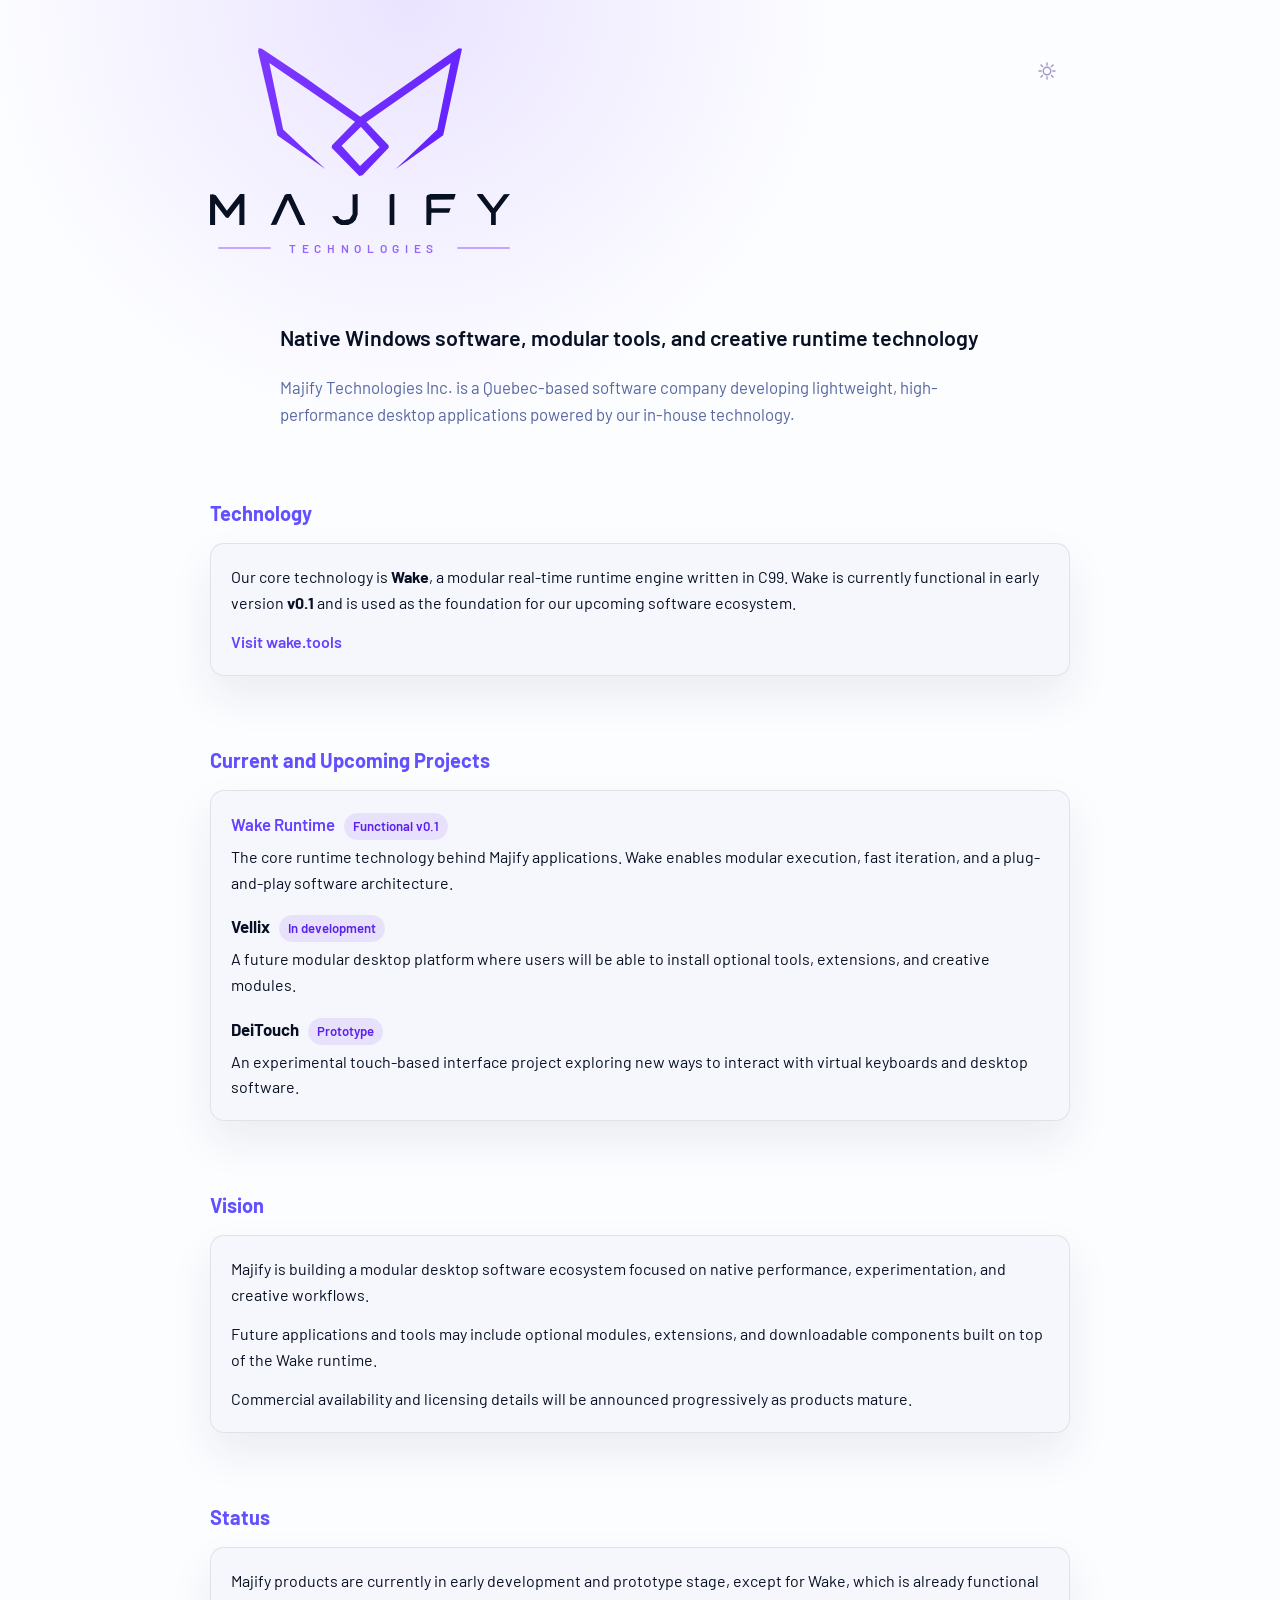
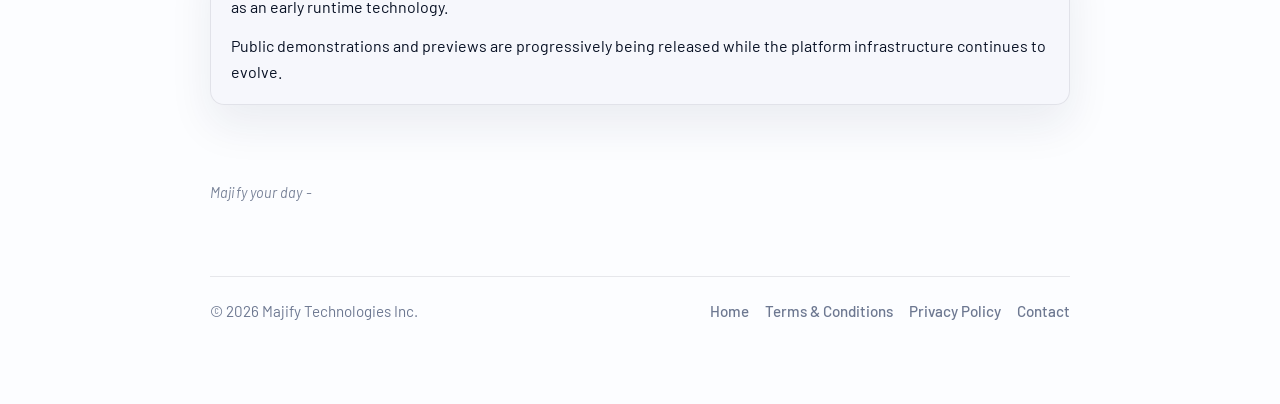
==== commit da847762: "#" ====
--- a/index.html
+++ b/index.html
@@ -14,7 +14,7 @@
   <header data-site-header></header>
 
   <p class="tagline">
-    Native Windows software, modular tools, and creative runtime technology.
+    Native Windows software, modular tools, and creative runtime technology
   </p>
 
   <p class="subtagline">
--- a/styles/site.css
+++ b/styles/site.css
@@ -2,14 +2,19 @@
   --bg: #fcfdff;
   --blue: #6f2cff;
   --blue-strong: #5c20ee;
+  --heading: #6250ff;
+  --subheading: #5967a2;
+  --link: #6642ff;
   --text: #081124;
   --muted: #5b6781;
   --soft: rgba(245, 247, 252, 0.9);
   --border: rgba(11, 20, 40, 0.09);
   --footer: #6d7891;
-  --toggle-bg: rgba(9, 17, 33, 0.05);
-  --toggle-border: rgba(9, 17, 33, 0.08);
-  --toggle-text: #17223e;
+  --brand-secondary: rgba(111, 44, 255, 0.72);
+  --brand-secondary-line: rgba(111, 44, 255, 0.38);
+  --toggle-icon: rgba(85, 61, 157, 0.54);
+  --toggle-glow: rgba(111, 44, 255, 0.025);
+  --toggle-glow-strong: rgba(111, 44, 255, 0.08);
   --shadow: 0 20px 44px rgba(28, 41, 73, 0.08);
   background: var(--bg);
 }
@@ -18,14 +23,19 @@
   --bg: #050814;
   --blue: #8f63ff;
   --blue-strong: #a585ff;
+  --heading: #8d86ff;
+  --subheading: #9aa8dc;
+  --link: #9173ff;
   --text: #f5f7ff;
   --muted: #aab4ca;
   --soft: rgba(12, 18, 33, 0.9);
   --border: rgba(164, 178, 209, 0.14);
   --footer: #96a1b8;
-  --toggle-bg: rgba(255, 255, 255, 0.06);
-  --toggle-border: rgba(255, 255, 255, 0.14);
-  --toggle-text: #f3f6ff;
+  --brand-secondary: rgba(165, 133, 255, 0.76);
+  --brand-secondary-line: rgba(165, 133, 255, 0.32);
+  --toggle-icon: rgba(232, 236, 255, 0.72);
+  --toggle-glow: rgba(143, 99, 255, 0.04);
+  --toggle-glow-strong: rgba(143, 99, 255, 0.1);
   --shadow: 0 24px 50px rgba(0, 0, 0, 0.28);
 }
 
@@ -35,15 +45,37 @@
 
 body {
   font-family: "Barlow", sans-serif;
-  max-width: 860px;
-  margin: 0 auto;
-  padding: 48px 22px;
+  position: relative;
+  isolation: isolate;
+  min-height: 100vh;
+  margin: 0;
+  padding: 48px 22px 80px;
+  display: flex;
+  flex-direction: column;
+  align-items: center;
   color: var(--text);
   line-height: 1.6;
+  background: transparent;
+  transition: background-color 0.25s ease, color 0.25s ease;
+  overflow-x: hidden;
+}
+
+body::before {
+  content: "";
+  position: fixed;
+  inset: 0;
+  z-index: 0;
   background:
-    radial-gradient(circle at top, rgba(111, 44, 255, 0.12), transparent 34%),
+    radial-gradient(circle at 32% 0%, rgba(111, 44, 255, 0.12), transparent 34%),
     var(--bg);
-  transition: background-color 0.25s ease, color 0.25s ease;
+  pointer-events: none;
+}
+
+body > * {
+  position: relative;
+  z-index: 1;
+  width: min(100%, 860px);
+  flex: 0 0 auto;
 }
 
 [data-site-header] {
@@ -70,6 +102,8 @@
 .site-brand-lockup {
   display: block;
   width: min(100%, 360px);
+  transform-origin: center 99%;
+  transition: transform 0.22s ease;
 }
 
 .site-brand-mark {
@@ -92,11 +126,12 @@
   gap: 18px;
   width: calc(100% - 8px);
   margin: 14px 0 0 8px;
-  color: var(--blue);
+  color: var(--brand-secondary);
   font-size: 0.74rem;
-  font-weight: 700;
+  font-weight: 600;
   letter-spacing: 0.48em;
   text-transform: uppercase;
+  transition: color 0.2s ease;
 }
 
 .site-brand-caption::before,
@@ -105,38 +140,149 @@
   flex: 1 1 auto;
   height: 2px;
   border-radius: 999px;
+  background: var(--brand-secondary-line);
+  opacity: 1;
+  transition: background-color 0.2s ease, opacity 0.2s ease;
+}
+
+.site-brand-link:hover .site-brand-lockup {
+  transform: scale(1.015);
+}
+
+.site-brand-link:hover .site-brand-caption {
+  color: var(--blue);
+}
+
+.site-brand-link:hover .site-brand-caption::before,
+.site-brand-link:hover .site-brand-caption::after {
   background: currentColor;
-  opacity: 0.74;
+  opacity: 0.72;
 }
 
 .theme-toggle {
   flex: 0 0 auto;
-  min-width: 144px;
-  padding: 10px 16px;
-  border: 1px solid var(--toggle-border);
-  border-radius: 999px;
-  background: var(--toggle-bg);
-  color: var(--toggle-text);
-  font: inherit;
-  font-weight: 700;
-  letter-spacing: 0.02em;
+  position: relative;
+  width: 46px;
+  height: 46px;
+  padding: 0;
+  border: 0;
+  border-radius: 0;
+  background: transparent;
+  color: var(--toggle-icon);
   cursor: pointer;
-  box-shadow: var(--shadow);
   transition:
     transform 0.2s ease,
-    background-color 0.2s ease,
-    border-color 0.2s ease,
-    color 0.2s ease;
+    color 0.2s ease,
+    opacity 0.2s ease;
+}
+
+.theme-toggle::before {
+  content: "";
+  position: absolute;
+  inset: 8px;
+  border-radius: 50%;
+  background:
+    radial-gradient(circle, var(--toggle-glow) 0%, rgba(111, 44, 255, 0.06) 38%, rgba(111, 44, 255, 0) 74%);
+  opacity: 0.16;
+  filter: blur(9px);
+  transition:
+    transform 0.22s ease,
+    opacity 0.22s ease,
+    filter 0.22s ease;
+  pointer-events: none;
 }
 
 .theme-toggle:hover {
-  transform: translateY(-1px);
-  border-color: rgba(111, 44, 255, 0.3);
+  transform: translateY(-1px) scale(1.03);
+}
+
+.theme-toggle:hover .theme-toggle-icon {
+  transform: scale(1.12);
+}
+
+.theme-toggle:hover::before {
+  opacity: 0.28;
+  filter: blur(10px);
+  transform: scale(1.03);
+}
+
+.theme-toggle:active {
+  transform: scale(0.98);
+}
+
+.theme-toggle-icon {
+  position: absolute;
+  inset: 0;
+  display: block;
+  width: 22px;
+  height: 22px;
+  margin: auto;
+  z-index: 1;
+  transition:
+    color 0.24s ease,
+    transform 0.28s ease,
+    opacity 0.24s ease;
+  filter: none;
+}
+
+.theme-toggle-icon svg {
+  display: block;
+  width: 100%;
+  height: 100%;
+}
+
+.theme-toggle-outline,
+.theme-toggle-rays,
+.theme-toggle-crescent {
+  transform-origin: 12px 12px;
+  transition:
+    opacity 0.24s ease,
+    transform 0.32s ease,
+    stroke-dashoffset 0.32s ease;
+}
+
+.theme-toggle-outline {
+  opacity: 1;
+}
+
+.theme-toggle-rays {
+  opacity: 1;
+  stroke-dasharray: 24;
+  stroke-dashoffset: 0;
+}
+
+.theme-toggle-crescent {
+  opacity: 0;
+  transform: scale(0.72) rotate(-16deg);
+}
+
+html[data-theme="dark"] .theme-toggle-outline {
+  opacity: 0;
+  transform: scale(0.72);
+}
+
+html[data-theme="dark"] .theme-toggle-rays {
+  opacity: 0;
+  stroke-dashoffset: 24;
+  transform: scale(0.72) rotate(-20deg);
+}
+
+html[data-theme="dark"] .theme-toggle-crescent {
+  opacity: 1;
+  transform: scale(1) rotate(0deg);
 }
 
 .theme-toggle:focus-visible {
-  outline: 2px solid var(--blue);
-  outline-offset: 4px;
+  outline: none;
+}
+
+.theme-toggle:focus-visible::after {
+  content: "";
+  position: absolute;
+  inset: 4px;
+  border-radius: 50%;
+  box-shadow: 0 0 0 2px var(--toggle-glow-strong);
+  pointer-events: none;
 }
 
 .page-kicker,
@@ -146,16 +292,18 @@
 }
 
 .tagline {
-  margin-top: 32px;
+  margin-top: 26px;
+  margin-bottom: 20px;
   font-size: 1.35rem;
   font-weight: 600;
   max-width: 720px;
 }
 
 .subtagline {
-  color: var(--muted);
+  color: var(--subheading);
   max-width: 720px;
   font-size: 1.05rem;
+  margin-bottom: 35px;
 }
 
 section {
@@ -163,7 +311,7 @@
 }
 
 h2 {
-  color: var(--blue);
+  color: var(--heading);
   font-size: 1.25rem;
   margin: 30px 0 12px 0;
 }
@@ -190,7 +338,7 @@
 }
 
 a {
-  color: var(--blue);
+  color: var(--link);
   text-decoration: none;
   font-weight: 600;
   transition: color 0.18s ease;
@@ -201,13 +349,14 @@
 }
 
 .card {
+  position: relative;
   background: var(--soft);
   border: 1px solid var(--border);
   border-radius: 14px;
   padding: 20px;
   margin-top: 14px;
   box-shadow: var(--shadow);
-  backdrop-filter: blur(10px);
+  isolation: isolate;
 }
 
 .project {
@@ -329,11 +478,18 @@
   }
 
   .theme-toggle {
-    min-width: 0;
+    width: 44px;
+    height: 44px;
   }
 
   .tagline {
     font-size: 1.18rem;
+    margin-top: 16px;
+    margin-bottom: 20px;
+  }
+
+  .subtagline {
+    margin-bottom: 24px;
   }
 
   .footer-row {
